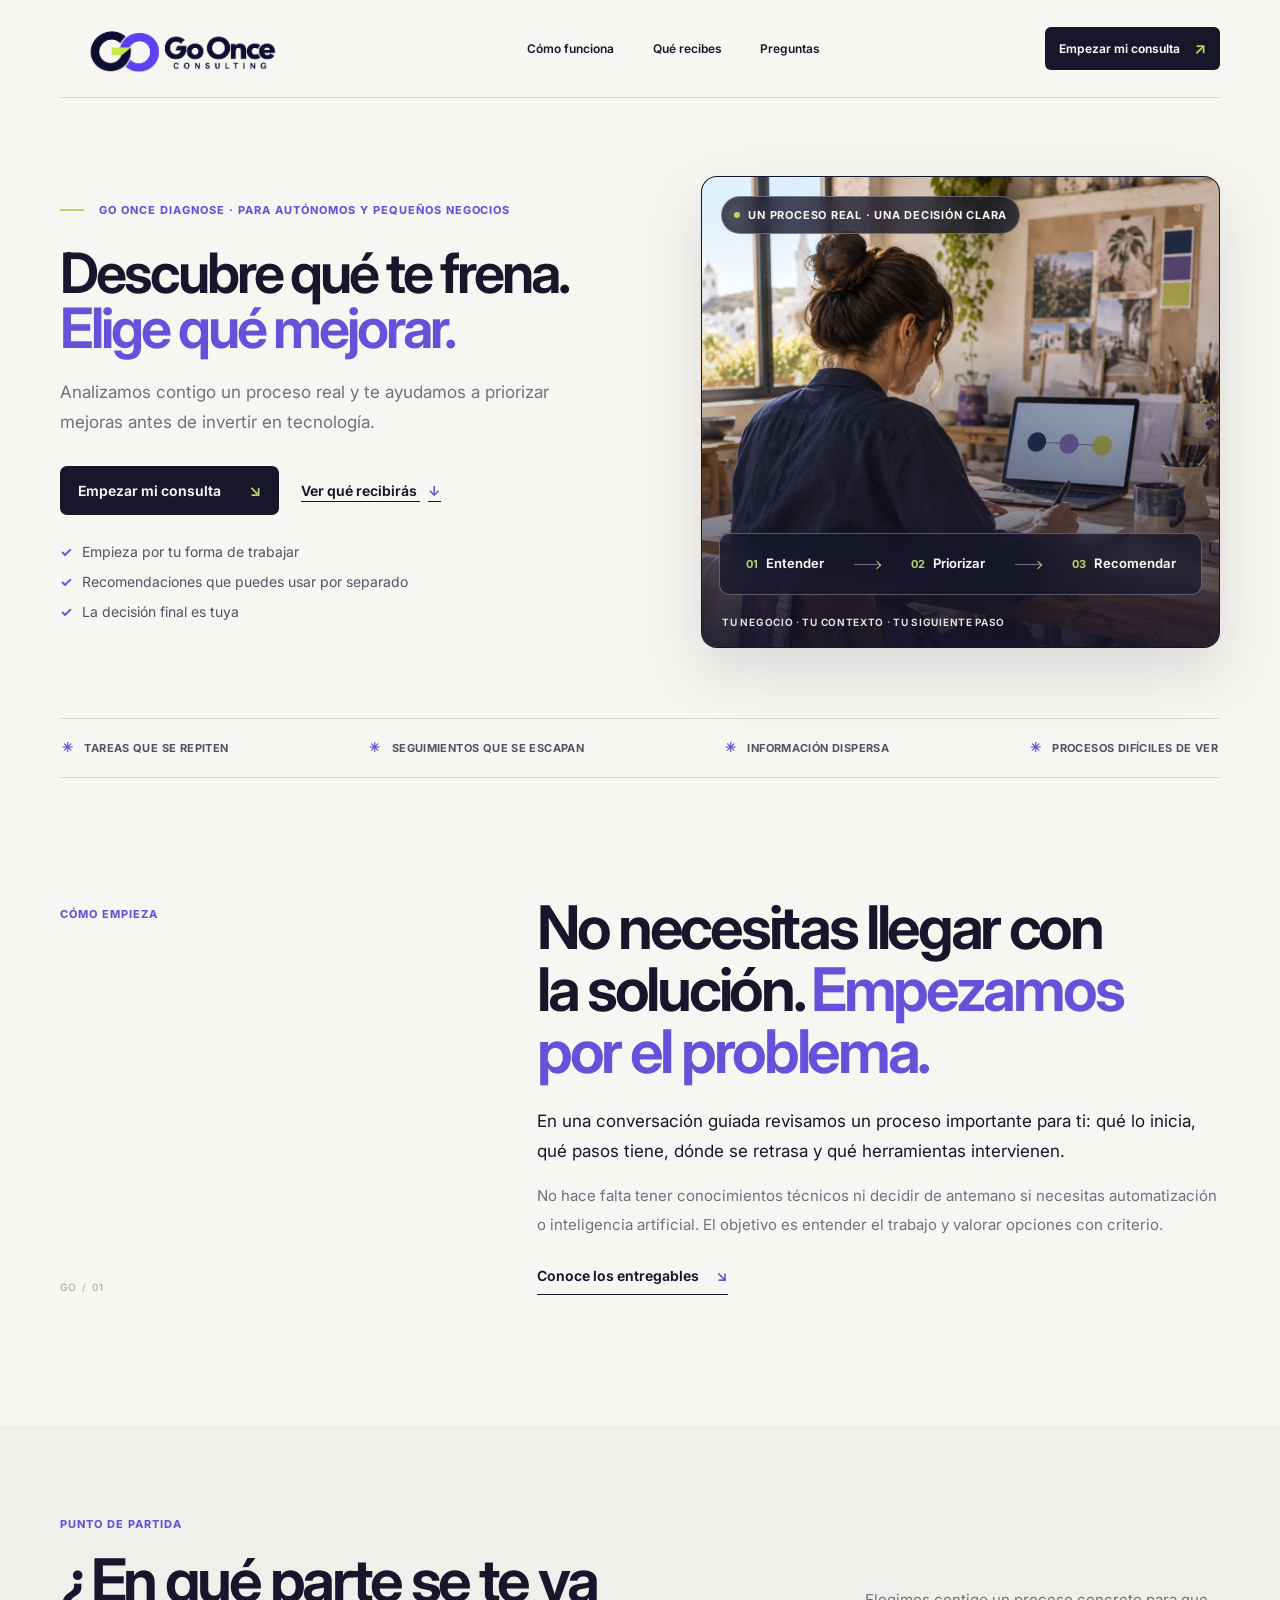
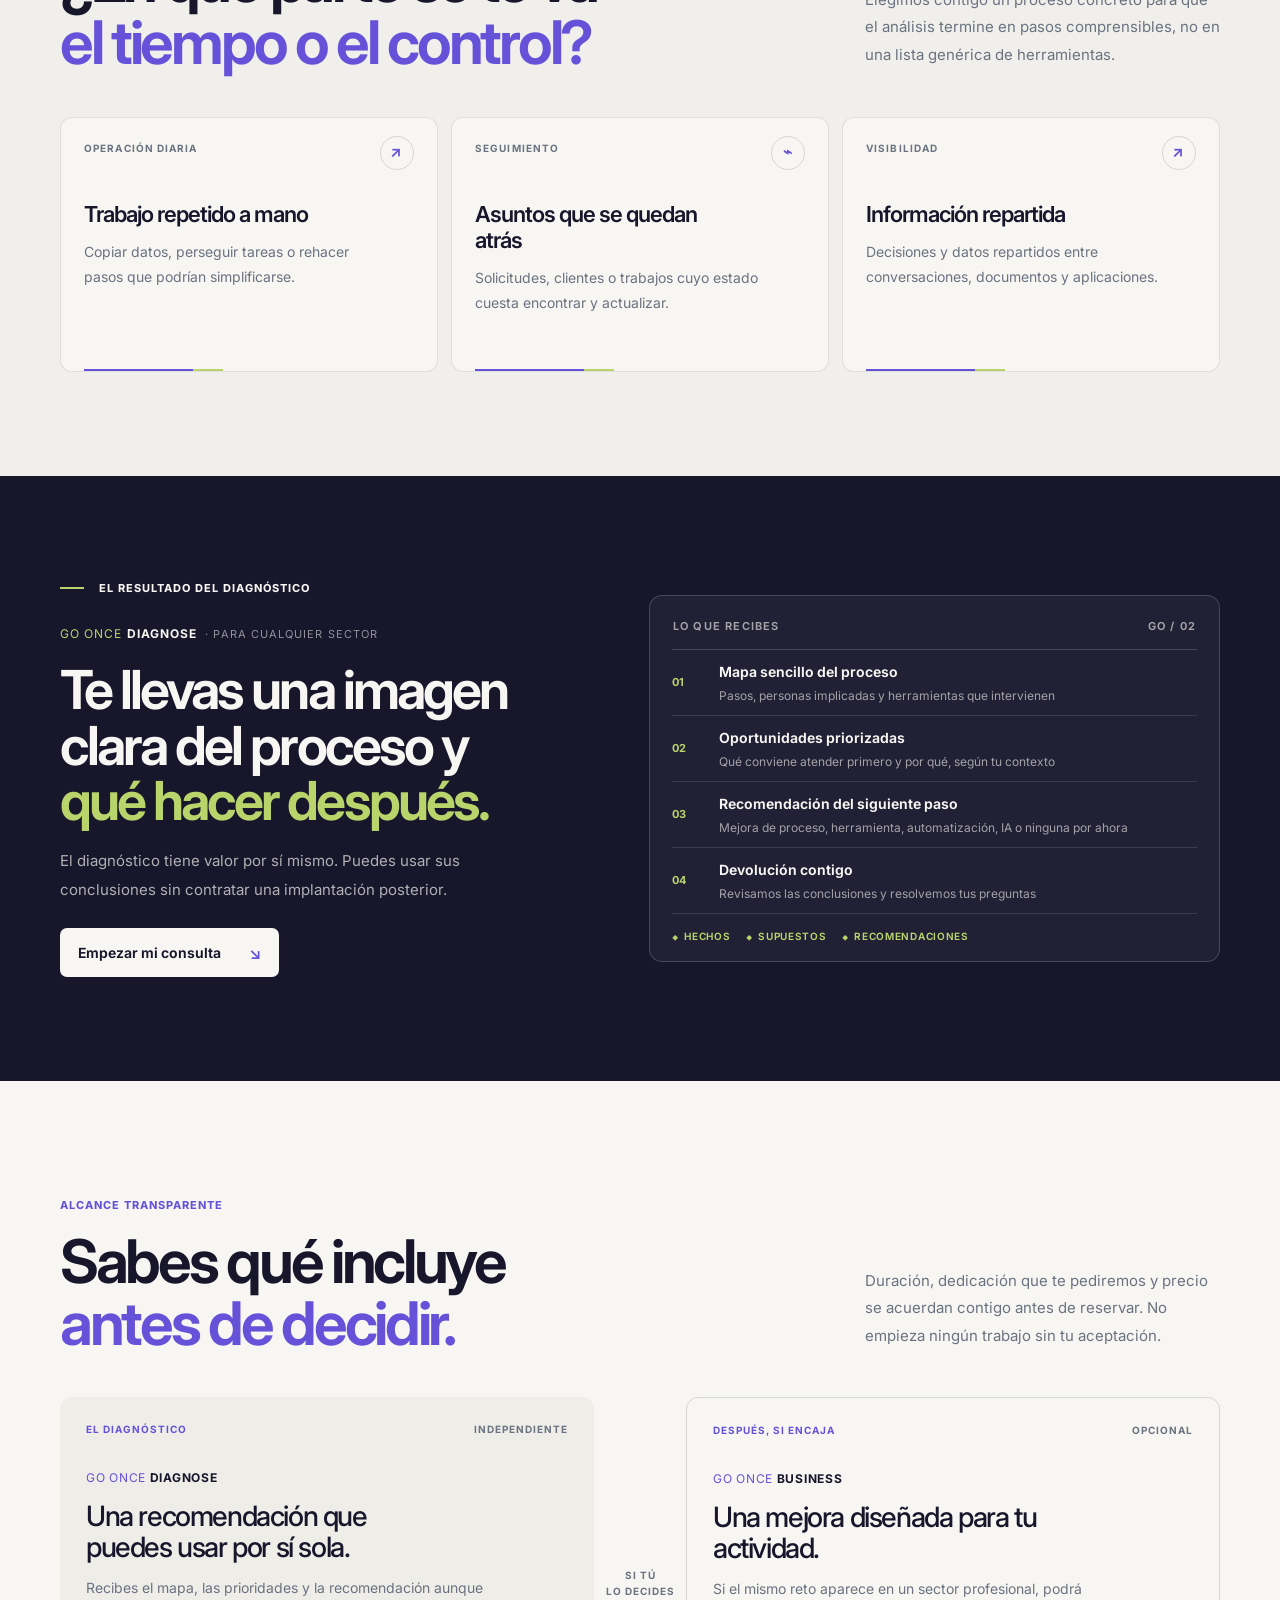
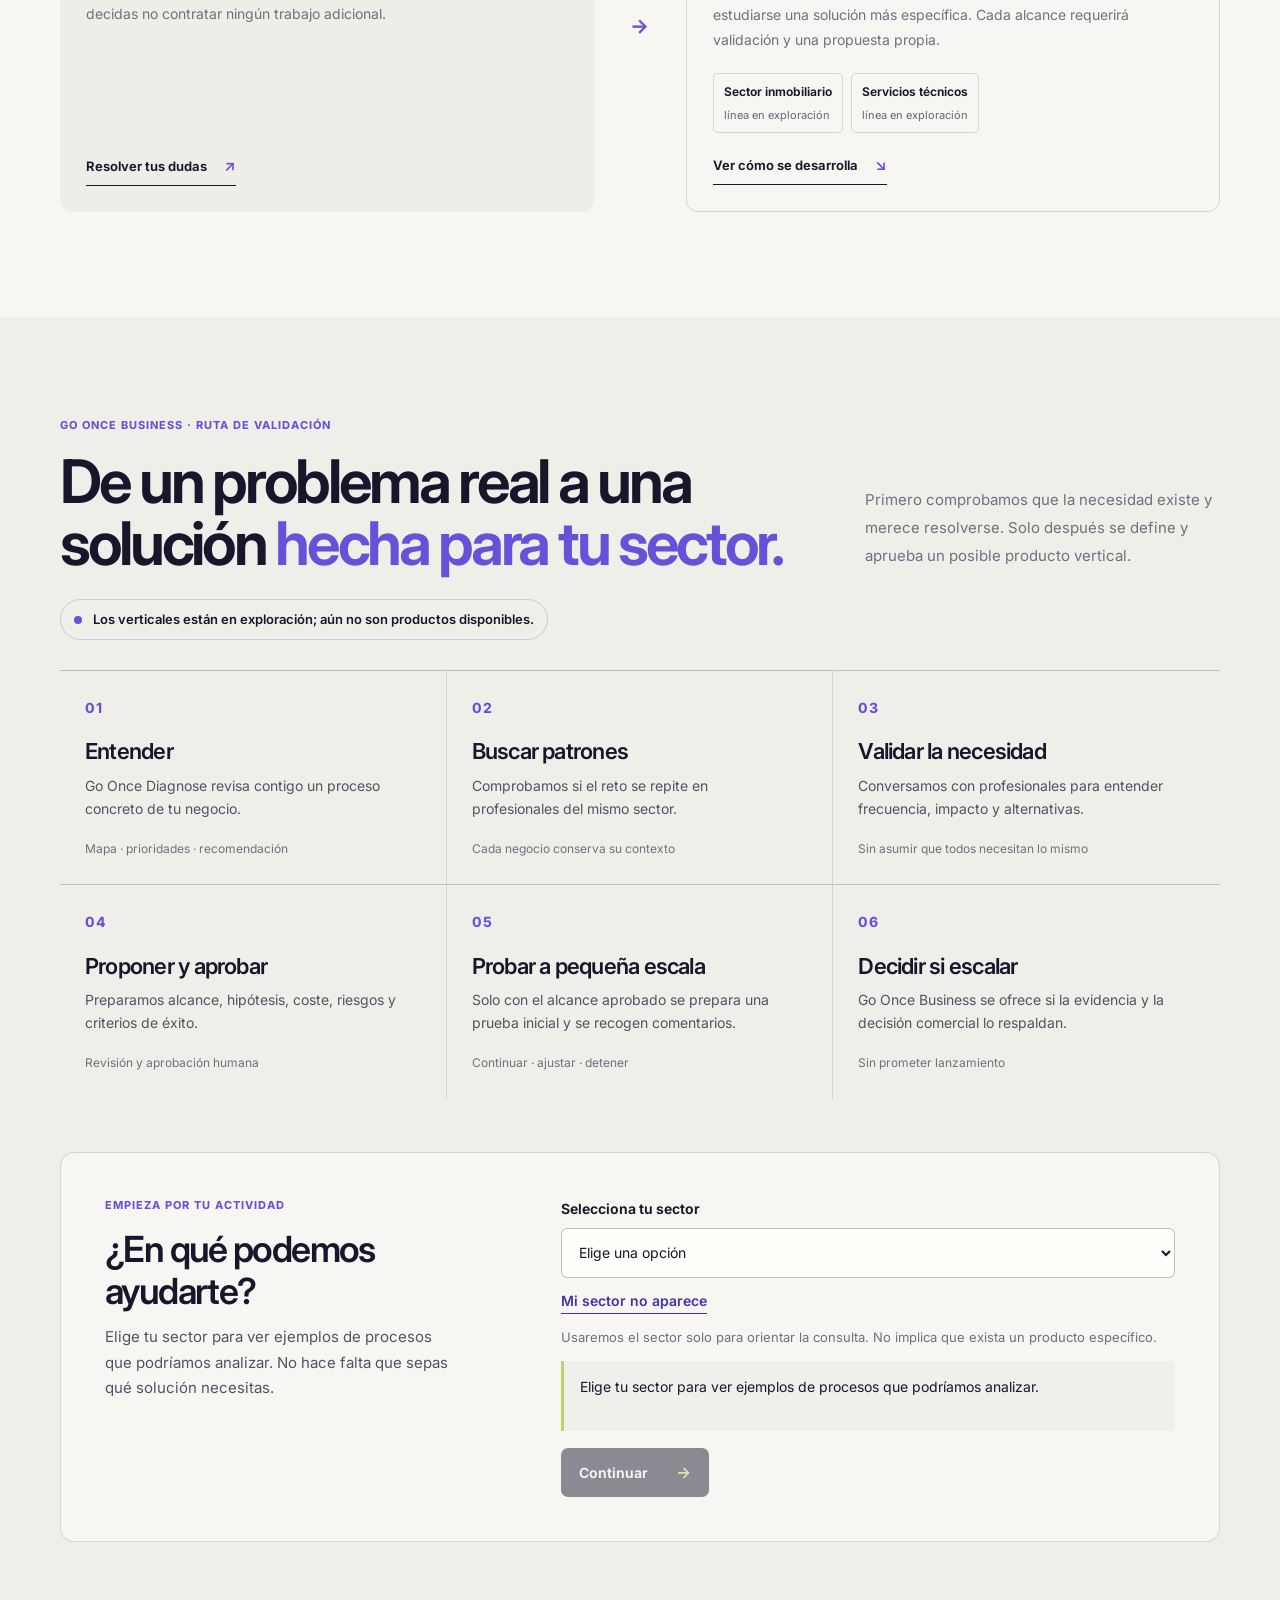
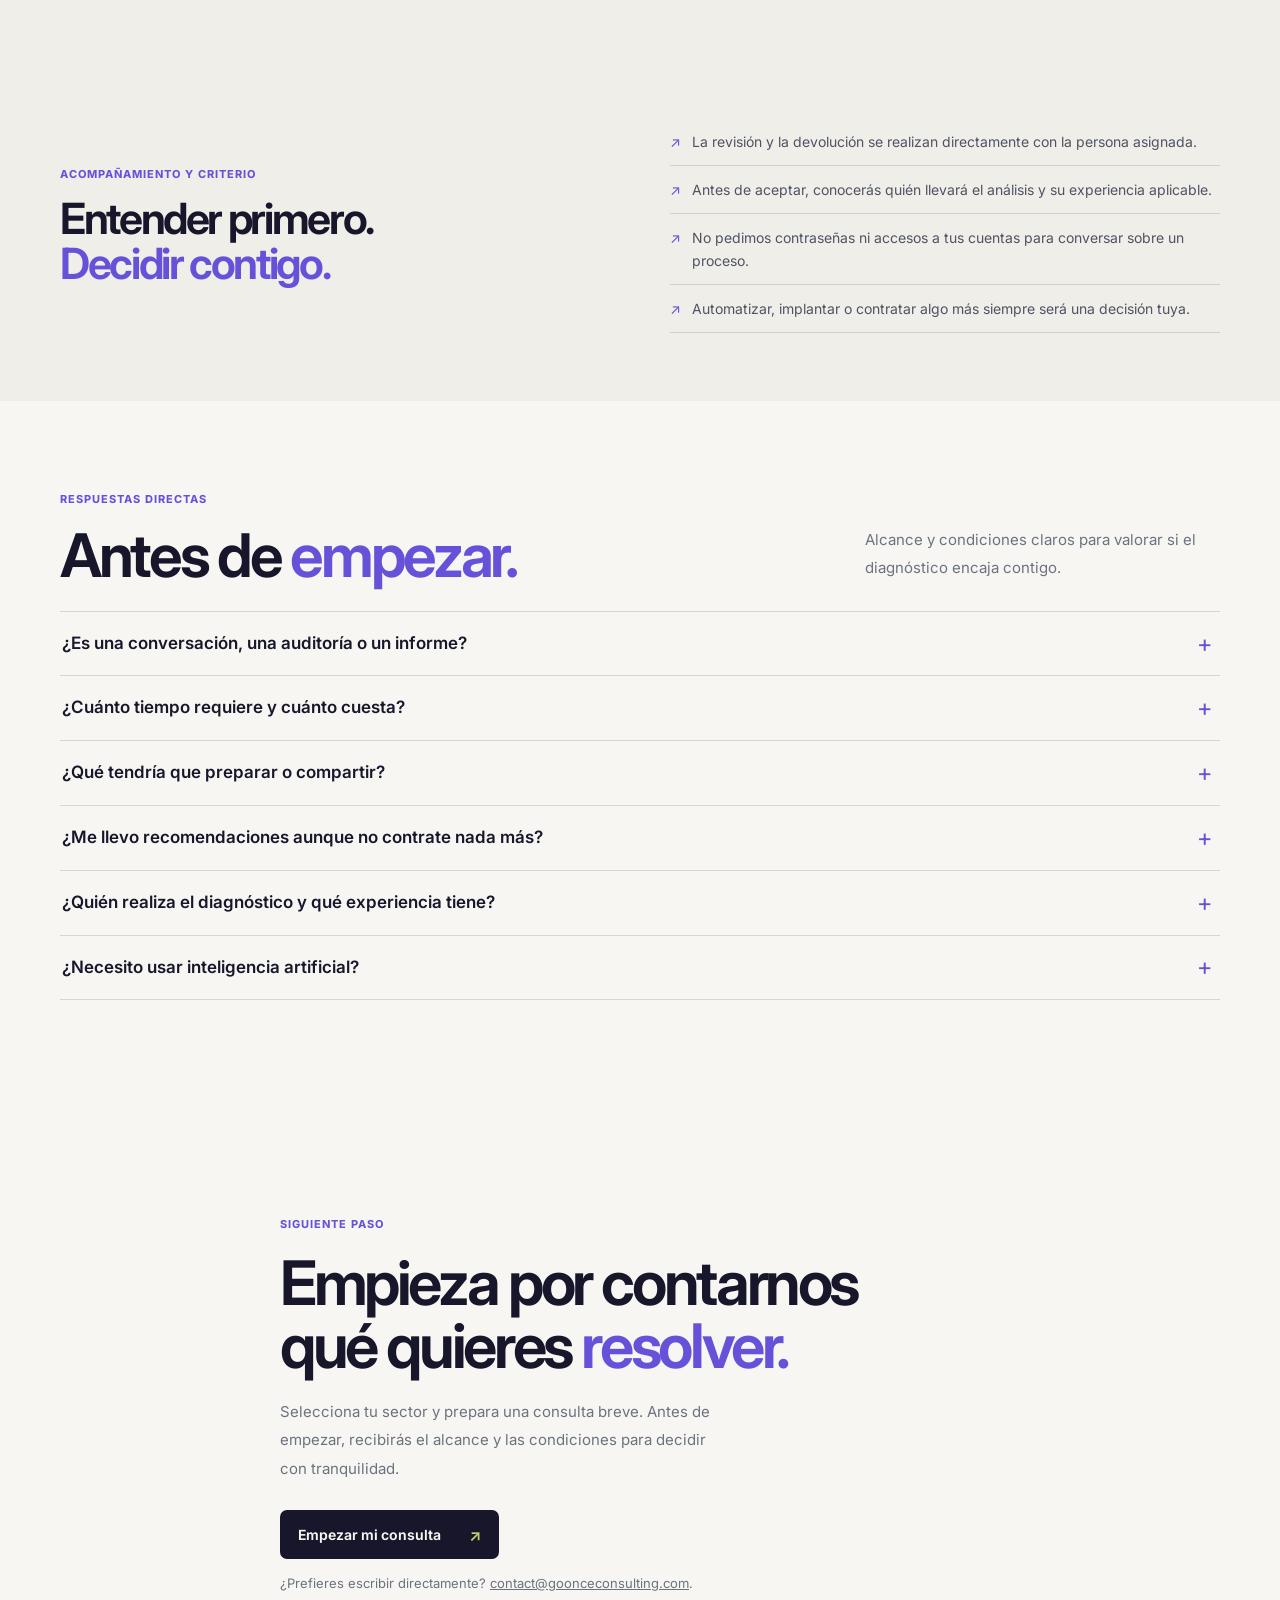
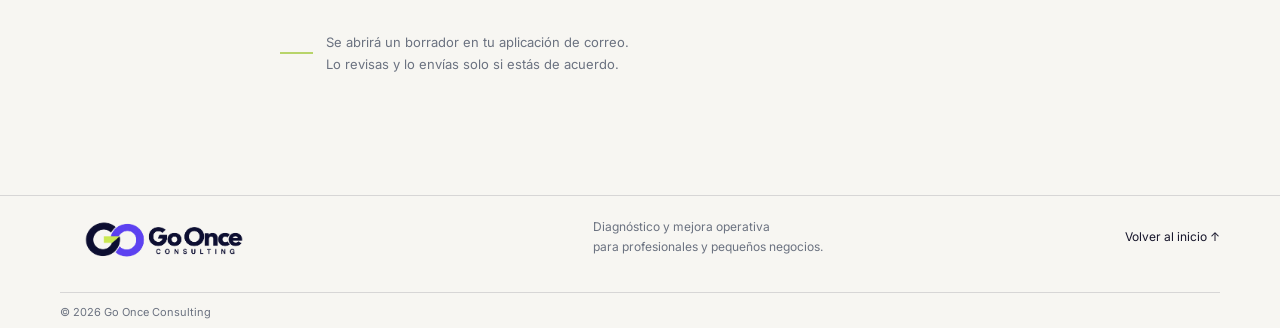
==== prototypes/landing/index.html @ 97cf3f36 "Document Go Once diagnosis and agent workflow" ====
<!doctype html>
<html lang="es-ES">
<head>
  <meta charset="utf-8">
  <meta name="viewport" content="width=device-width, initial-scale=1">
  <meta name="theme-color" content="#f7f6f2">
  <meta name="description" content="Go Once Diagnose ayuda a autónomos y pequeños negocios a entender sus procesos, priorizar mejoras y decidir el siguiente paso.">
  <title>Go Once Consulting — Diagnóstico práctico para tu negocio</title>
  <link rel="preload" href="./assets/fonts/Inter-Variable.ttf" as="font" type="font/ttf" crossorigin>
  <link rel="stylesheet" href="./styles.css">
</head>
<body>
  <a class="skip-link" href="#contenido">Saltar al contenido</a>
  <header class="site-header" id="inicio">
    <a class="brand" href="#inicio" aria-label="Go Once Consulting, inicio"><img class="brand-logo" src="./assets/go-once-consulting-logo.png" alt="Go Once Consulting" width="205" height="46"></a>
    <nav aria-label="Navegación principal">
      <a href="#proceso">Cómo funciona</a>
      <a href="#entregables">Qué recibes</a>
      <a href="#preguntas">Preguntas</a>
    </nav>
    <a class="header-cta" href="#sector-explorer">Empezar mi consulta <span aria-hidden="true">↗</span></a>
  </header>

  <main id="contenido">
    <section class="hero wrap" aria-labelledby="hero-title">
      <div class="hero-copy">
        <p class="eyebrow"><span class="eyebrow-rule"></span> GO ONCE DIAGNOSE · PARA AUTÓNOMOS Y PEQUEÑOS NEGOCIOS</p>
        <h1 id="hero-title">Descubre qué te frena. <em>Elige qué mejorar.</em></h1>
        <p class="hero-intro">Analizamos contigo un proceso real y te ayudamos a priorizar mejoras antes de invertir en tecnología.</p>
        <div class="hero-actions">
          <a class="button button-dark" href="#sector-explorer">Empezar mi consulta <span aria-hidden="true">↘</span></a>
          <a class="text-link" href="#entregables">Ver qué recibirás <span aria-hidden="true">↓</span></a>
        </div>
        <ul class="hero-assurances" aria-label="Principios del diagnóstico">
          <li>Empieza por tu forma de trabajar</li>
          <li>Recomendaciones que puedes usar por separado</li>
          <li>La decisión final es tuya</li>
        </ul>
      </div>

      <figure class="hero-visual">
        <img src="./assets/hero-owner-workflow.png" alt="Profesional independiente revisando su proceso de trabajo y sus prioridades" width="1024" height="1024" fetchpriority="high">
        <div class="visual-shade" aria-hidden="true"></div>
        <figcaption class="visual-label"><span class="visual-label-dot"></span> UN PROCESO REAL · UNA DECISIÓN CLARA</figcaption>
        <div class="visual-process" aria-label="El diagnóstico recorre tres pasos: entender, priorizar y recomendar">
          <span><b>01</b> Entender</span><i aria-hidden="true"></i><span><b>02</b> Priorizar</span><i aria-hidden="true"></i><span><b>03</b> Recomendar</span>
        </div>
        <p class="visual-caption">TU NEGOCIO <span>·</span> TU CONTEXTO <span>·</span> TU SIGUIENTE PASO</p>
      </figure>
    </section>

    <div class="topic-band wrap" aria-label="Áreas que puede revisar el diagnóstico">
      <span><i aria-hidden="true">✳</i> Tareas que se repiten</span>
      <span><i aria-hidden="true">✳</i> Seguimientos que se escapan</span>
      <span><i aria-hidden="true">✳</i> Información dispersa</span>
      <span><i aria-hidden="true">✳</i> Procesos difíciles de ver</span>
    </div>

    <section class="purpose-section wrap section-grid" id="proceso">
      <div class="section-label"><span class="eyebrow">CÓMO EMPIEZA</span><span class="label-index">GO / 01</span></div>
      <div class="purpose-copy">
        <h2>No necesitas llegar con la solución. <em>Empezamos por el problema.</em></h2>
        <p class="lead">En una conversación guiada revisamos un proceso importante para ti: qué lo inicia, qué pasos tiene, dónde se retrasa y qué herramientas intervienen.</p>
        <p>No hace falta tener conocimientos técnicos ni decidir de antemano si necesitas automatización o inteligencia artificial. El objetivo es entender el trabajo y valorar opciones con criterio.</p>
        <a class="under-link" href="#entregables">Conoce los entregables <span aria-hidden="true">↘</span></a>
      </div>
    </section>

    <section class="help-section" aria-labelledby="pain-title">
      <div class="wrap">
        <div class="section-heading-row"><div><p class="eyebrow">PUNTO DE PARTIDA</p><h2 id="pain-title">¿En qué parte se te va <em>el tiempo o el control?</em></h2></div><p class="section-heading-note">Elegimos contigo un proceso concreto para que el análisis termine en pasos comprensibles, no en una lista genérica de herramientas.</p></div>
        <div class="help-grid">
          <article class="help-card"><div class="help-card-top"><span>OPERACIÓN DIARIA</span><span class="help-symbol" aria-hidden="true">↗</span></div><h3>Trabajo repetido a mano</h3><p>Copiar datos, perseguir tareas o rehacer pasos que podrían simplificarse.</p><span class="card-line" aria-hidden="true"></span></article>
          <article class="help-card"><div class="help-card-top"><span>SEGUIMIENTO</span><span class="help-symbol" aria-hidden="true">⌁</span></div><h3>Asuntos que se quedan atrás</h3><p>Solicitudes, clientes o trabajos cuyo estado cuesta encontrar y actualizar.</p><span class="card-line" aria-hidden="true"></span></article>
          <article class="help-card"><div class="help-card-top"><span>VISIBILIDAD</span><span class="help-symbol" aria-hidden="true">↗</span></div><h3>Información repartida</h3><p>Decisiones y datos repartidos entre conversaciones, documentos y aplicaciones.</p><span class="card-line" aria-hidden="true"></span></article>
        </div>
      </div>
    </section>

    <section class="diagnose-section" id="entregables" aria-labelledby="deliverables-title">
      <div class="wrap diagnose-wrap">
        <div class="diagnose-intro"><p class="eyebrow eyebrow-light"><span class="eyebrow-rule"></span> EL RESULTADO DEL DIAGNÓSTICO</p><p class="product-name">GO ONCE <b>DIAGNOSE</b><span>· PARA CUALQUIER SECTOR</span></p><h2 id="deliverables-title">Te llevas una imagen clara del proceso y <em>qué hacer después.</em></h2><p>El diagnóstico tiene valor por sí mismo. Puedes usar sus conclusiones sin contratar una implantación posterior.</p><a class="button button-light" href="#sector-explorer">Empezar mi consulta <span aria-hidden="true">↘</span></a></div>
        <div class="diagnose-output">
          <div class="output-top"><span>LO QUE RECIBES</span><span>GO / 02</span></div>
          <ol>
            <li><span>01</span><div><b>Mapa sencillo del proceso</b><small>Pasos, personas implicadas y herramientas que intervienen</small></div></li>
            <li><span>02</span><div><b>Oportunidades priorizadas</b><small>Qué conviene atender primero y por qué, según tu contexto</small></div></li>
            <li><span>03</span><div><b>Recomendación del siguiente paso</b><small>Mejora de proceso, herramienta, automatización, IA o ninguna por ahora</small></div></li>
            <li><span>04</span><div><b>Devolución contigo</b><small>Revisamos las conclusiones y resolvemos tus preguntas</small></div></li>
          </ol>
          <p class="output-foot"><span>HECHOS</span><span>SUPUESTOS</span><span>RECOMENDACIONES</span></p>
        </div>
      </div>
    </section>

    <section class="solutions-section wrap" aria-labelledby="scope-title">
      <div class="section-heading-row"><div><p class="eyebrow">ALCANCE TRANSPARENTE</p><h2 id="scope-title">Sabes qué incluye <em>antes de decidir.</em></h2></div><p class="section-heading-note">Duración, dedicación que te pediremos y precio se acuerdan contigo antes de reservar. No empieza ningún trabajo sin tu aceptación.</p></div>
      <div class="solution-path">
        <article class="solution-card solution-diagnose"><div class="solution-top"><span>EL DIAGNÓSTICO</span><span>INDEPENDIENTE</span></div><p class="solution-brand">GO ONCE <b>DIAGNOSE</b></p><h3>Una recomendación que puedes usar por sí sola.</h3><p>Recibes el mapa, las prioridades y la recomendación aunque decidas no contratar ningún trabajo adicional.</p><a class="under-link" href="#preguntas">Resolver tus dudas <span aria-hidden="true">↗</span></a></article>
        <div class="solution-bridge" aria-hidden="true"><span>SI TÚ<br>LO DECIDES</span><i>→</i></div>
        <article class="solution-card solution-business"><div class="solution-top"><span>DESPUÉS, SI ENCAJA</span><span>OPCIONAL</span></div><p class="solution-brand">GO ONCE <b>BUSINESS</b></p><h3>Una mejora diseñada para tu actividad.</h3><p>Si el mismo reto aparece en un sector profesional, podrá estudiarse una solución más específica. Cada alcance requerirá validación y una propuesta propia.</p><div class="sector-tags"><span>Sector inmobiliario <small>línea en exploración</small></span><span>Servicios técnicos <small>línea en exploración</small></span></div><a class="under-link" href="#business-flow">Ver cómo se desarrolla <span aria-hidden="true">↘</span></a></article>
      </div>
    </section>

    <section class="business-flow-section" id="business-flow" aria-labelledby="business-flow-title">
      <div class="wrap">
        <div class="section-heading-row"><div><p class="eyebrow">GO ONCE BUSINESS · RUTA DE VALIDACIÓN</p><h2 id="business-flow-title">De un problema real a una solución <em>hecha para tu sector.</em></h2></div><p class="section-heading-note">Primero comprobamos que la necesidad existe y merece resolverse. Solo después se define y aprueba un posible producto vertical.</p></div>
        <p class="business-status"><span aria-hidden="true"></span> Los verticales están en exploración; aún no son productos disponibles.</p>
        <ol class="business-stages" aria-label="Etapas para desarrollar un posible Go Once Business">
          <li><span class="stage-number">01</span><h3>Entender</h3><p>Go Once Diagnose revisa contigo un proceso concreto de tu negocio.</p><small>Mapa · prioridades · recomendación</small></li>
          <li><span class="stage-number">02</span><h3>Buscar patrones</h3><p>Comprobamos si el reto se repite en profesionales del mismo sector.</p><small>Cada negocio conserva su contexto</small></li>
          <li><span class="stage-number">03</span><h3>Validar la necesidad</h3><p>Conversamos con profesionales para entender frecuencia, impacto y alternativas.</p><small>Sin asumir que todos necesitan lo mismo</small></li>
          <li><span class="stage-number">04</span><h3>Proponer y aprobar</h3><p>Preparamos alcance, hipótesis, coste, riesgos y criterios de éxito.</p><small>Revisión y aprobación humana</small></li>
          <li><span class="stage-number">05</span><h3>Probar a pequeña escala</h3><p>Solo con el alcance aprobado se prepara una prueba inicial y se recogen comentarios.</p><small>Continuar · ajustar · detener</small></li>
          <li><span class="stage-number">06</span><h3>Decidir si escalar</h3><p>Go Once Business se ofrece si la evidencia y la decisión comercial lo respaldan.</p><small>Sin prometer lanzamiento</small></li>
        </ol>
        <div class="sector-explorer" id="sector-explorer" tabindex="-1">
          <div class="sector-explorer-copy"><p class="eyebrow">EMPIEZA POR TU ACTIVIDAD</p><h3>¿En qué podemos ayudarte?</h3><p>Elige tu sector para ver ejemplos de procesos que podríamos analizar. No hace falta que sepas qué solución necesitas.</p></div>
          <div class="sector-explorer-controls">
            <label class="sector-select-label" for="business-sector">Selecciona tu sector
              <select id="business-sector" name="business-sector">
                <option value="">Elige una opción</option>
                <optgroup label="Sectores iniciales para validar">
                  <option>Servicios técnicos a domicilio</option>
                  <option>Inmobiliarias y profesionales inmobiliarios</option>
                  <option>Despachos profesionales</option>
                </optgroup>
                <optgroup label="Otros sectores con potencial">
                  <option>Clínicas y centros de bienestar</option>
                  <option>Reformas, construcción y oficios</option>
                  <option>Agencias de marketing, diseño y servicios digitales</option>
                  <option>Comercio y pequeños negocios multicanal</option>
                  <option>Formación y academias</option>
                </optgroup>
              </select>
            </label>
            <button class="other-sector-toggle" id="other-sector-toggle" type="button" aria-expanded="false" aria-controls="other-sector-wrap">Mi sector no aparece</button>
            <label class="other-sector-label" id="other-sector-wrap" for="other-sector" hidden>Escribe tu sector<input id="other-sector" type="text" maxlength="80" autocomplete="organization-title" placeholder="Por ejemplo, montaje de aire acondicionado"></label>
            <p class="sector-note" id="sector-note">Usaremos el sector solo para orientar la consulta. No implica que exista un producto específico.</p>
            <div class="sector-preview" id="sector-preview" aria-live="polite" aria-atomic="true">Elige tu sector para ver ejemplos de procesos que podríamos analizar.</div>
            <button class="button button-dark sector-continue" id="sector-continue" type="button" disabled>Continuar <span aria-hidden="true">→</span></button>
            <form class="business-request-form" id="business-request-form" hidden>
              <div class="request-step-heading"><span>SIGUIENTE PASO</span><h4>Cuéntanos qué te gustaría mejorar</h4><p>Con una breve descripción basta. No incluyas datos de clientes ni información sensible.</p></div>
              <label for="contact-email">Tu correo electrónico<input id="contact-email" name="email" type="email" autocomplete="email" placeholder="nombre@empresa.es" required></label>
              <label for="process-challenge">¿Qué proceso o dificultad quieres revisar?<textarea id="process-challenge" name="challenge" rows="3" maxlength="700" placeholder="Por ejemplo, coordinar avisos, visitas y presupuestos…" required></textarea></label>
              <button class="button button-dark" type="submit">Preparar mi consulta <span aria-hidden="true">↗</span></button>
              <p class="form-note" id="business-form-note">Se abrirá un borrador en tu aplicación de correo. Revísalo y envíalo tú; esta página no almacena ni envía tus datos.</p>
            </form>
            <noscript><p class="form-note">Para escribirnos, envía tu consulta a <a href="mailto:contact@goonceconsulting.com">contact@goonceconsulting.com</a>.</p></noscript>
          </div>
        </div>
      </div>
    </section>

    <section class="principles-section"><div class="wrap principles-inner"><div><p class="eyebrow">ACOMPAÑAMIENTO Y CRITERIO</p><h2>Entender primero.<br><em>Decidir contigo.</em></h2></div><ul><li>La revisión y la devolución se realizan directamente con la persona asignada.</li><li>Antes de aceptar, conocerás quién llevará el análisis y su experiencia aplicable.</li><li>No pedimos contraseñas ni accesos a tus cuentas para conversar sobre un proceso.</li><li>Automatizar, implantar o contratar algo más siempre será una decisión tuya.</li></ul></div></section>

    <section class="faq-section wrap" id="preguntas" aria-labelledby="faq-title">
      <div class="section-heading-row"><div><p class="eyebrow">RESPUESTAS DIRECTAS</p><h2 id="faq-title">Antes de <em>empezar.</em></h2></div><p class="section-heading-note">Alcance y condiciones claros para valorar si el diagnóstico encaja contigo.</p></div>
      <div class="faq-list">
        <details><summary>¿Es una conversación, una auditoría o un informe?</summary><p>Es una revisión guiada de un proceso concreto, seguida de un mapa sencillo, una priorización de oportunidades y una recomendación escrita del siguiente paso. No es una auditoría legal, financiera ni de seguridad.</p></details>
        <details><summary>¿Cuánto tiempo requiere y cuánto cuesta?</summary><p>Antes de reservar recibirás el alcance, la dedicación estimada para ti, el plazo de entrega y un precio cerrado. Decides si aceptas; no empezamos sin tu conformidad.</p></details>
        <details><summary>¿Qué tendría que preparar o compartir?</summary><p>Solo una descripción del proceso que quieras revisar y ejemplos generales de cómo se desarrolla. No compartas contraseñas, datos de clientes ni información sensible; te indicaremos si hace falta algún material adicional.</p></details>
        <details><summary>¿Me llevo recomendaciones aunque no contrate nada más?</summary><p>Sí. El mapa del proceso, las prioridades y la recomendación forman el resultado del diagnóstico. Cualquier diseño o implantación posterior se plantea aparte y solo si tú quieres.</p></details>
        <details><summary>¿Quién realiza el diagnóstico y qué experiencia tiene?</summary><p>Antes de aceptar, recibirás el nombre de quien llevará el análisis y una descripción verificable de su experiencia relevante para tu caso. Así podrás decidir con esa información.</p></details>
        <details><summary>¿Necesito usar inteligencia artificial?</summary><p>No. Puede que la mejor opción sea aclarar un proceso, ajustar una herramienta que ya utilizas o no cambiar nada por ahora.</p></details>
      </div>
    </section>

    <section class="contact-section wrap" id="solicitud" aria-labelledby="request-title">
      <div class="contact-copy"><p class="eyebrow">SIGUIENTE PASO</p><h2 id="request-title">Empieza por contarnos qué quieres <em>resolver.</em></h2><p>Selecciona tu sector y prepara una consulta breve. Antes de empezar, recibirás el alcance y las condiciones para decidir con tranquilidad.</p><a class="button button-dark email-cta" href="#sector-explorer">Empezar mi consulta <span aria-hidden="true">↗</span></a><p class="email-address">¿Prefieres escribir directamente? <a href="mailto:contact@goonceconsulting.com">contact@goonceconsulting.com</a>.</p><div class="contact-annotation"><span aria-hidden="true"></span><p>Se abrirá un borrador en tu aplicación de correo.<br>Lo revisas y lo envías solo si estás de acuerdo.</p></div></div>
    </section>
  </main>

  <footer class="site-footer"><div class="wrap footer-inner"><a class="brand" href="#inicio" aria-label="Go Once Consulting, volver al inicio"><img class="brand-logo" src="./assets/go-once-consulting-logo.png" alt="Go Once Consulting" width="205" height="46"></a><p>Diagnóstico y mejora operativa<br>para profesionales y pequeños negocios.</p><a class="footer-top" href="#inicio">Volver al inicio ↑</a><small>© 2026 Go Once Consulting</small></div></footer>
  <script src="./script.js"></script>
</body>
</html>
---- prototypes/landing/styles.css ----
:root {
  color-scheme: light;
  --navy: #17162b;
  --violet: #6652d9;
  --lime: #b8d46a;
  --warm: #f7f6f2;
  --muted: #6b7280;
  --line: rgba(23, 22, 43, .14);
  --heading: "Inter", "Segoe UI", Arial, sans-serif;
  --body: "Inter", "Segoe UI", Arial, sans-serif;
}

@font-face { font-family: "Inter"; src: url("./assets/fonts/Inter-Variable.ttf") format("truetype"); font-style: normal; font-weight: 100 900; font-display: swap; }

* { box-sizing: border-box; }
html { scroll-behavior: smooth; scroll-padding-top: 28px; }
body { margin: 0; background: var(--warm); color: var(--navy); font-family: var(--body); -webkit-font-smoothing: antialiased; }
a { color: inherit; }
a:focus-visible, button:focus-visible, input:focus-visible, textarea:focus-visible { outline: 3px solid var(--violet); outline-offset: 4px; }
.wrap { width: min(1160px, calc(100% - 64px)); margin-inline: auto; }
.skip-link { position: absolute; z-index: 20; top: 12px; left: 12px; padding: 12px 16px; background: var(--navy); color: var(--warm); transform: translateY(-160%); }
.skip-link:focus { transform: none; }

.site-header { width: min(1160px, calc(100% - 64px)); min-height: 98px; margin: 0 auto; display: flex; align-items: center; justify-content: space-between; gap: 30px; border-bottom: 1px solid var(--line); }
.brand { display: inline-flex; align-items: center; flex: 0 0 auto; text-decoration: none; }
.brand-logo { display: block; width: 242px; height: auto; }
.site-header nav { display: flex; align-items: center; gap: clamp(18px, 3vw, 42px); }
.site-header nav a, .site-status { font-size: 12px; font-weight: 600; text-decoration: none; }
.header-cta { min-height: 43px; padding: 0 14px; display: inline-flex; align-items: center; gap: 14px; border-radius: 6px; background: var(--navy); color: var(--warm); font-size: 12px; font-weight: 650; text-decoration: none; transition: background .2s ease; }
.header-cta:hover { background: var(--violet); }
.header-cta span { color: var(--lime); font-size: 16px; }
.site-header nav a { transition: color .2s ease; }
.site-header nav a:hover, .footer-top:hover { color: var(--violet); }
.site-status { display: inline-flex; align-items: center; gap: 9px; padding: 10px 14px; border: 1px solid var(--line); border-radius: 999px; white-space: nowrap; }
.site-status > span, .status-dot, .form-status > span { width: 8px; height: 8px; border-radius: 50%; background: var(--violet); box-shadow: 0 0 0 4px rgba(102,82,217,.1); }

.hero { min-height: 605px; padding-block: 78px 70px; display: grid; grid-template-columns: minmax(0, 1fr) minmax(410px, .94fr); align-items: center; gap: clamp(48px, 7vw, 94px); }
.hero-copy { padding-block: 14px; }
.eyebrow { margin: 0; color: var(--violet); font-size: 11px; font-weight: 750; letter-spacing: .12em; line-height: 1.6; }
.eyebrow-rule { display: inline-block; width: 24px; height: 2px; margin: 0 11px 3px 0; background: var(--lime); }
h1, h2, h3, p { margin-top: 0; }
h1, .purpose-copy h2, .section-heading-row h2, .diagnose-intro h2, .contact-copy h2, .principles-inner h2 { font-family: var(--heading); font-weight: 650; letter-spacing: -.055em; text-wrap: balance; }
h1 { max-width: 570px; margin: 25px 0 23px; font-size: clamp(51px, 5.2vw, 76px); line-height: .99; }
h1 em, .purpose-copy h2 em, .section-heading-row h2 em, .diagnose-intro h2 em, .contact-copy h2 em, .principles-inner h2 em { color: var(--violet); font-weight: 650; font-style: normal; }
.hero-intro { max-width: 510px; margin-bottom: 28px; color: var(--muted); font-size: 17px; line-height: 1.75; }
.hero-actions { display: flex; flex-wrap: wrap; align-items: center; gap: 22px; }
.button { min-height: 49px; padding: 0 18px; display: inline-flex; align-items: center; justify-content: center; gap: 28px; border: 0; border-radius: 7px; font: 650 13px var(--body); text-decoration: none; cursor: pointer; transition: transform .2s ease, background .2s ease; }
.button:hover { transform: translateY(-2px); }
.button-dark { background: var(--navy); color: var(--warm); }
.button-dark:hover { background: var(--violet); }
.button span { color: var(--lime); font-size: 16px; }
.text-link, .under-link { font-size: 13px; font-weight: 650; text-underline-offset: 5px; text-decoration-thickness: 1px; }
.text-link span { margin-left: 8px; color: var(--violet); }
.hero-assurances { margin: 26px 0 0; padding: 0; display: grid; gap: 9px; list-style: none; color: #505363; font-size: 13px; line-height: 1.5; }
.hero-assurances li::before { margin-right: 10px; color: var(--violet); content: "✓"; font-weight: 700; }
.status-dot { width: 7px; height: 7px; flex: 0 0 auto; box-shadow: none; background: var(--lime); }

.hero-visual { position: relative; min-height: 472px; margin: 0; overflow: hidden; isolation: isolate; border: 1px solid rgba(23,22,43,.12); border-radius: 16px; background: var(--navy); box-shadow: 0 24px 60px rgba(23,22,43,.13); }
.hero-visual > img { position: absolute; z-index: -2; inset: 0; width: 100%; height: 100%; object-fit: cover; object-position: 48% center; transition: transform .85s cubic-bezier(.2,.65,.3,1); }
.hero-visual:hover > img { transform: scale(1.035); }
.visual-shade { position: absolute; z-index: -1; inset: 35% 0 0; background: linear-gradient(180deg, transparent 0%, rgba(23,22,43,.2) 22%, rgba(23,22,43,.88) 100%); }
.visual-label { position: absolute; top: 19px; left: 19px; padding: 9px 12px; display: inline-flex; align-items: center; gap: 8px; border: 1px solid rgba(247,246,242,.33); border-radius: 999px; background: rgba(23,22,43,.78); color: var(--warm); font-size: 10px; font-weight: 700; letter-spacing: .07em; backdrop-filter: blur(10px); }
.visual-label-dot { width: 6px; height: 6px; border-radius: 50%; background: var(--lime); box-shadow: 0 0 12px rgba(184,212,106,.8); }
.visual-process { position: absolute; right: 17px; bottom: 52px; left: 17px; min-height: 62px; padding: 12px 14px; display: flex; align-items: center; justify-content: space-around; gap: 8px; border: 1px solid rgba(247,246,242,.29); border-radius: 10px; background: rgba(23,22,43,.73); color: var(--warm); backdrop-filter: blur(12px); }
.visual-process span { display: inline-flex; align-items: center; gap: 8px; font-size: 12px; font-weight: 650; white-space: nowrap; animation: process-arrive .6s ease-out both; }
.visual-process span:nth-of-type(2) { animation-delay: .16s; }.visual-process span:nth-of-type(3) { animation-delay: .32s; }
.visual-process b { color: var(--lime); font: 700 11px var(--heading); }
.visual-process i { width: clamp(12px, 2vw, 32px); height: 1px; position: relative; background: rgba(247,246,242,.42); }
.visual-process i::after { position: absolute; top: -2px; right: 0; width: 5px; height: 5px; border-top: 1px solid var(--lime); border-right: 1px solid var(--lime); content: ""; transform: rotate(45deg); }
.visual-caption { position: absolute; right: 20px; bottom: 17px; left: 20px; margin: 0; color: rgba(247,246,242,.92); font-size: 10px; font-weight: 650; letter-spacing: .07em; }
.visual-caption span { color: var(--lime); }
@keyframes process-arrive { from { opacity: 0; transform: translateY(7px); } to { opacity: 1; transform: translateY(0); } }

.topic-band { min-height: 60px; padding: 0 2px; display: flex; align-items: center; justify-content: space-between; gap: 20px; border-top: 1px solid var(--line); border-bottom: 1px solid var(--line); }
.topic-band span { display: inline-flex; align-items: center; gap: 11px; color: #505363; font-size: 9px; font-weight: 700; letter-spacing: .07em; text-transform: uppercase; white-space: nowrap; }
.topic-band i { color: var(--violet); font-size: 13px; font-style: normal; }

.section-grid { display: grid; grid-template-columns: .72fr 1.28fr; gap: 8%; }
.purpose-section { padding-block: 128px 130px; }
.section-label { display: flex; flex-direction: column; align-items: flex-start; justify-content: space-between; }
.label-index { color: rgba(23,22,43,.38); font-size: 8px; letter-spacing: .14em; }
.purpose-copy { max-width: 750px; }
.purpose-copy h2, .section-heading-row h2, .diagnose-intro h2, .contact-copy h2, .principles-inner h2 { margin: -9px 0 24px; font-size: clamp(43px, 4.7vw, 64px); line-height: 1.03; }
.purpose-copy .lead { max-width: 700px; margin-bottom: 16px; color: var(--navy); font-size: 16px; line-height: 1.75; }
.purpose-copy > p:not(.lead) { max-width: 680px; margin-bottom: 23px; color: var(--muted); font-size: 12px; line-height: 1.9; }
.under-link { display: inline-flex; align-items: center; gap: 17px; text-decoration: none; border-bottom: 1px solid var(--navy); padding-bottom: 6px; }
.under-link span { color: var(--violet); font-size: 15px; }

.help-section { padding-block: 91px 104px; background: #f0efeb; }
.section-heading-row { display: flex; align-items: end; justify-content: space-between; gap: 56px; margin-bottom: 43px; }
.section-heading-row h2 { margin: 16px 0 0; }
.section-heading-note { max-width: 355px; margin: 0 0 5px; color: var(--muted); font-size: 12px; line-height: 1.85; }
.help-grid { display: grid; grid-template-columns: repeat(3, 1fr); gap: 13px; }
.help-card { position: relative; min-height: 255px; padding: 22px 23px 24px; overflow: hidden; border: 1px solid rgba(23,22,43,.1); border-radius: 12px; background: var(--warm); }
.help-card-top { display: flex; justify-content: space-between; color: var(--muted); font-size: 8px; font-weight: 700; letter-spacing: .11em; }
.help-symbol { width: 34px; height: 34px; margin-top: -4px; display: grid; place-items: center; border: 1px solid var(--line); border-radius: 50%; color: var(--violet); font-size: 15px; }
.help-card h3 { max-width: 250px; margin: 32px 0 11px; font: 600 22px/1.18 var(--heading); letter-spacing: -.045em; }
.help-card p { max-width: 300px; margin: 0; color: var(--muted); font-size: 11px; line-height: 1.8; }
.card-line { position: absolute; right: 23px; bottom: 0; left: 23px; height: 2px; background: linear-gradient(90deg, var(--violet) 0 33%, var(--lime) 33% 42%, transparent 42%); }

.diagnose-section { padding-block: 104px; overflow: hidden; background: var(--navy); color: var(--warm); }
.diagnose-wrap { display: grid; grid-template-columns: .92fr 1.08fr; align-items: center; gap: clamp(45px, 8vw, 102px); }
.eyebrow-light { color: var(--warm); }
.product-name { margin: 27px 0 18px; color: var(--lime); font-size: 10px; letter-spacing: .09em; }
.product-name b { color: var(--warm); font-weight: 700; }
.product-name span { margin-left: 8px; color: rgba(247,246,242,.55); font-size: 8px; }
.diagnose-intro h2 { max-width: 525px; margin: 0 0 19px; font-size: clamp(42px, 4.2vw, 59px); }
.diagnose-intro h2 em { color: var(--lime); }
.diagnose-intro > p:not(.eyebrow):not(.product-name) { max-width: 465px; margin-bottom: 24px; color: rgba(247,246,242,.69); font-size: 12px; line-height: 1.9; }
.button-light { background: var(--warm); color: var(--navy); }
.button-light:hover { background: var(--lime); }
.button-light span { color: var(--violet); }
.diagnose-output { padding: 21px 22px 17px; border: 1px solid rgba(247,246,242,.18); border-radius: 13px; background: rgba(247,246,242,.045); }
.output-top { display: flex; justify-content: space-between; padding: 0 1px 14px; border-bottom: 1px solid rgba(247,246,242,.18); color: rgba(247,246,242,.62); font-size: 8px; font-weight: 650; letter-spacing: .11em; }
.diagnose-output ol { margin: 0; padding: 0; list-style: none; }
.diagnose-output li { min-height: 66px; display: grid; grid-template-columns: 36px 1fr; align-items: center; gap: 11px; border-bottom: 1px solid rgba(247,246,242,.13); }
.diagnose-output li > span { color: var(--lime); font: 700 9px var(--heading); }
.diagnose-output li b, .diagnose-output li small { display: block; }
.diagnose-output li b { margin-bottom: 4px; font-size: 10px; font-weight: 650; }
.diagnose-output li small { color: rgba(247,246,242,.61); font-size: 9px; }
.output-foot { margin: 14px 0 0; display: flex; flex-wrap: wrap; gap: 15px; color: var(--lime); font-size: 7px; font-weight: 650; letter-spacing: .07em; }
.output-foot span::before { content: "◆"; margin-right: 6px; font-size: 6px; }

.solutions-section { padding-block: 116px 105px; }
.solutions-section .section-heading-row { margin-bottom: 42px; }
.solution-path { display: grid; grid-template-columns: 1fr 92px 1fr; align-items: stretch; }
.solution-card { min-height: 310px; padding: 24px 26px 26px; display: flex; flex-direction: column; align-items: flex-start; border-radius: 12px; }
.solution-diagnose { background: #eeede8; }
.solution-business { border: 1px solid var(--line); background: transparent; }
.solution-top { width: 100%; display: flex; justify-content: space-between; color: var(--muted); font-size: 8px; font-weight: 700; letter-spacing: .1em; }
.solution-top span:first-child { color: var(--violet); }
.solution-brand { margin: 31px 0 13px; color: var(--violet); font-size: 10px; letter-spacing: .06em; }
.solution-brand b { color: var(--navy); }
.solution-card h3 { max-width: 370px; margin: 0 0 12px; font: 500 28px/1.1 var(--heading); letter-spacing: -.05em; }
.solution-card > p:not(.solution-brand) { max-width: 420px; margin: 0 0 20px; color: var(--muted); font-size: 11px; line-height: 1.85; }
.solution-card > .under-link { margin-top: auto; font-size: 10px; }
.solution-bridge { display: flex; flex-direction: column; align-items: center; justify-content: center; gap: 11px; color: var(--muted); text-align: center; font-size: 7px; font-weight: 700; letter-spacing: .1em; line-height: 1.6; }
.solution-bridge i { color: var(--violet); font-size: 20px; font-style: normal; }
.sector-tags { display: flex; flex-wrap: wrap; gap: 8px; margin-top: auto; }
.sector-tags span { padding: 8px 10px; border: 1px solid var(--line); border-radius: 5px; font-size: 9px; font-weight: 650; }
.sector-tags small { display: block; margin-top: 4px; color: var(--muted); font-size: 7px; font-weight: 450; }
.availability-note { margin: 15px 0 0; color: var(--muted); font-size: 9px; }
.availability-note span { margin-right: 7px; color: var(--violet); font-size: 7px; }

.solution-business > .under-link { margin-top: 20px; }
.business-flow-section { padding-block: 100px 108px; background: #efeee9; }
.business-flow-section .section-heading-row { margin-bottom: 24px; }
.business-status { width: fit-content; margin: 0 0 30px; padding: 9px 13px; border: 1px solid rgba(102,82,217,.25); border-radius: 999px; color: var(--navy); font-size: 13px; font-weight: 600; }
.business-status span { width: 8px; height: 8px; margin-right: 8px; display: inline-block; border-radius: 50%; background: var(--violet); }
.business-stages { margin: 0; padding: 0; display: grid; grid-template-columns: repeat(3, 1fr); list-style: none; counter-reset: stages; }
.business-stages li { min-height: 212px; position: relative; padding: 23px 25px 24px; border-top: 1px solid rgba(23,22,43,.22); border-right: 1px solid rgba(23,22,43,.12); }
.business-stages li:nth-child(3n) { border-right: 0; }
.stage-number { color: var(--violet); font-size: 14px; font-weight: 750; letter-spacing: .08em; }
.business-stages h3 { margin: 18px 0 9px; font: 600 22px/1.2 var(--heading); letter-spacing: -.035em; }
.business-stages p { max-width: 320px; margin: 0 0 14px; color: #505363; font-size: 14px; line-height: 1.65; }
.business-stages small { color: var(--muted); font-size: 12px; line-height: 1.5; }
.sector-explorer { margin-top: 53px; padding: clamp(24px, 4vw, 44px); display: grid; grid-template-columns: .8fr 1.2fr; gap: 46px; border: 1px solid var(--line); border-radius: 14px; background: var(--warm); }
.sector-explorer-copy h3 { margin: 15px 0 12px; font: 600 clamp(27px, 3vw, 36px)/1.15 var(--heading); letter-spacing: -.045em; }
.sector-explorer-copy > p:last-child { max-width: 350px; color: #505363; font-size: 15px; line-height: 1.7; }
.sector-note { margin: 13px 0; color: var(--muted); font-size: 13px; line-height: 1.6; }
.sector-preview { min-height: 70px; margin-bottom: 17px; padding: 14px 16px; border-left: 3px solid var(--lime); background: #f0efeb; color: var(--navy); font-size: 14px; line-height: 1.65; }
.sector-explorer-controls [hidden] { display: none !important; }
.sector-select-label { display: grid; gap: 8px; font-size: 14px; font-weight: 650; }
.sector-select-label select { width: 100%; min-height: 50px; padding: 10px 44px 10px 13px; border: 1px solid rgba(23,22,43,.27); border-radius: 6px; appearance: auto; background: #fffefa; color: var(--navy); font: 14px var(--body); }
.sector-select-label select:focus-visible, .other-sector-label input:focus-visible, .business-request-form input:focus-visible, .business-request-form textarea:focus-visible { outline: 3px solid var(--violet); outline-offset: 3px; }
.other-sector-toggle { margin-top: 10px; padding: 4px 0; border: 0; border-bottom: 1px solid currentColor; background: transparent; color: #4332a9; font: 600 14px var(--body); text-underline-offset: 4px; cursor: pointer; }
.other-sector-label { margin-top: 15px; display: grid; gap: 7px; font-size: 14px; font-weight: 650; }
.other-sector-label input, .business-request-form input, .business-request-form textarea { width: 100%; min-height: 47px; padding: 10px 12px; border: 1px solid rgba(23,22,43,.28); border-radius: 6px; background: white; color: var(--navy); font: 14px/1.5 var(--body); }
.business-request-form { margin-top: 23px; padding-top: 22px; border-top: 1px solid var(--line); }
.request-step-heading > span { color: var(--violet); font-size: 11px; font-weight: 750; letter-spacing: .09em; }
.request-step-heading h4 { margin: 9px 0 6px; font: 600 24px/1.2 var(--heading); letter-spacing: -.035em; }
.request-step-heading p, .form-note { color: #505363; font-size: 14px; line-height: 1.6; }
.business-request-form > label { margin: 14px 0 7px; display: grid; gap: 7px; font-size: 14px; font-weight: 650; }
.business-request-form textarea { min-height: 100px; resize: vertical; }
.business-request-form button[type="submit"] { margin-top: 17px; }
.form-note { max-width: 520px; margin: 12px 0 0; font-size: 12px; }
.sector-continue[disabled] { opacity: .48; cursor: not-allowed; transform: none; }

.reveal-ready { opacity: 0; transform: translateY(15px); transition: opacity .55s ease, transform .55s cubic-bezier(.2,.65,.3,1); }
.reveal-ready.is-visible { opacity: 1; transform: translateY(0); }
.help-card:nth-child(2), .solution-card:nth-child(2) { transition-delay: .1s; }
.help-card:nth-child(3) { transition-delay: .2s; }

.principles-section { padding-block: 68px; background: #efeee9; }
.principles-inner { display: grid; grid-template-columns: 1fr 1fr; align-items: center; gap: 60px; }
.principles-inner h2 { margin: 13px 0 0; font-size: 43px; }
.principles-inner ul { margin: 0; padding: 0; list-style: none; }
.principles-inner li { padding: 12px 0 12px 22px; position: relative; border-bottom: 1px solid var(--line); color: #505363; font-size: 10px; line-height: 1.6; }
.principles-inner li::before { position: absolute; left: 0; color: var(--violet); content: "↗"; }

.contact-section { padding-block: 118px 120px; display: block; }
.contact-copy { max-width: 720px; margin-inline: auto; }
.contact-copy h2 { margin: 17px 0 20px; font-size: clamp(43px, 4.8vw, 62px); }
.contact-copy > p:not(.eyebrow) { max-width: 440px; color: var(--muted); font-size: 12px; line-height: 1.9; }
.contact-annotation { margin-top: 35px; display: flex; align-items: center; gap: 13px; }
.contact-annotation > span { width: 33px; height: 2px; background: var(--lime); }
.contact-annotation p { margin: 0; color: var(--muted); font-size: 9px; line-height: 1.7; }

.faq-section { padding-block: 90px 98px; }
.faq-section .section-heading-row { margin-bottom: 24px; }
.faq-list { border-top: 1px solid var(--line); }
.faq-list details { border-bottom: 1px solid var(--line); }
.faq-list summary { position: relative; padding: 20px 42px 20px 2px; cursor: pointer; list-style: none; font: 600 16px/1.4 var(--heading); }
.faq-list summary::-webkit-details-marker { display: none; }
.faq-list summary::after { position: absolute; top: 50%; right: 8px; color: var(--violet); content: "+"; font: 400 24px/1 var(--body); transform: translateY(-50%); }
.faq-list details[open] summary::after { content: "−"; }
.faq-list details p { max-width: 720px; margin: -4px 0 20px; color: var(--muted); font-size: 12px; line-height: 1.8; }

.site-footer { border-top: 1px solid var(--line); }
.footer-inner { min-height: 132px; display: grid; grid-template-columns: 1fr 1fr auto; align-items: center; gap: 20px; }
.footer-inner .brand-logo { width: 205px; }
.footer-inner > p { margin: 0; color: var(--muted); font-size: 9px; line-height: 1.7; }
.footer-top { justify-self: end; font-size: 9px; text-decoration: none; }
.footer-inner > small { grid-column: 1 / -1; margin-top: -13px; padding-top: 10px; border-top: 1px solid var(--line); color: var(--muted); font-size: 8px; }

@media (max-width: 900px) {
  .wrap, .site-header { width: min(100% - 44px, 720px); }
  .site-header { min-height: 82px; gap: 15px; }.brand-logo { width: 205px; }.site-header nav { gap: 17px; }.site-header nav a { font-size: 9px; }.site-status { padding: 9px 10px; font-size: 9px; }
  .hero { min-height: unset; padding-block: 70px 58px; grid-template-columns: 1fr 1fr; gap: 35px; }.hero h1 { font-size: clamp(48px, 6.2vw, 62px); }.hero-visual { min-height: 430px; }
  .purpose-section { padding-block: 98px; }.section-grid { grid-template-columns: .55fr 1.45fr; gap: 6%; }
  .diagnose-wrap { gap: 38px; }.diagnose-intro h2 { font-size: 45px; }.diagnose-output { padding-inline: 17px; }
  .solution-path { grid-template-columns: 1fr 58px 1fr; }.solution-card { padding-inline: 20px; }.solution-card h3 { font-size: 24px; }.sector-explorer { gap: 27px; }
}

@media (max-width: 640px) {
  html { scroll-behavior: auto; }.wrap, .site-header { width: calc(100% - 38px); }
  .site-header { min-height: 72px; flex-wrap: wrap; justify-content: space-between; gap: 0; }.brand-logo { width: 168px; }.site-header nav { order: 3; width: 100%; padding: 10px 0 12px; justify-content: space-between; gap: 10px; }.site-header nav a { font-size: 9px; }.site-status { padding: 7px 9px; font-size: 8px; }
  .hero { padding-block: 53px 43px; grid-template-columns: 1fr; gap: 35px; }.hero h1 { max-width: 520px; margin-block: 21px; font-size: clamp(48px, 13vw, 65px); }.hero-intro { font-size: 12px; }.hero-actions { gap: 16px; }.button { min-height: 47px; gap: 17px; padding-inline: 14px; font-size: 10px; }.text-link { font-size: 9px; }.hero-note { font-size: 9px; }
  .hero-visual { min-height: 360px; border-radius: 13px; }.visual-label { top: 13px; left: 13px; }.visual-process { right: 10px; bottom: 44px; left: 10px; min-height: 54px; padding: 9px 8px; gap: 5px; }.visual-process span { gap: 5px; font-size: 8px; }.visual-process b { font-size: 7px; }.visual-process i { width: 14px; }.visual-caption { right: 13px; bottom: 13px; left: 13px; font-size: 6px; }
  .topic-band { min-height: unset; padding-block: 17px; display: grid; grid-template-columns: 1fr 1fr; gap: 17px 10px; }.topic-band span { gap: 7px; font-size: 7px; letter-spacing: .04em; }.topic-band i { font-size: 11px; }
  .section-grid { grid-template-columns: 1fr; gap: 20px; }.purpose-section { padding-block: 76px; }.section-label { flex-direction: row; }.label-index { align-self: center; }.purpose-copy h2, .section-heading-row h2, .diagnose-intro h2, .contact-copy h2 { margin: 0 0 18px; font-size: clamp(42px, 11vw, 55px); }.purpose-copy .lead { font-size: 14px; }.purpose-copy > p:not(.lead) { font-size: 11px; }
  .help-section { padding-block: 68px; }.section-heading-row { margin-bottom: 31px; flex-direction: column; align-items: flex-start; gap: 14px; }.section-heading-row h2 { margin-top: 13px; }.section-heading-note { font-size: 11px; }.help-grid { grid-template-columns: 1fr; gap: 9px; }.help-card { min-height: 205px; padding: 19px; }.help-card h3 { margin-top: 24px; font-size: 21px; }.help-card p { max-width: 390px; }
  .diagnose-section { padding-block: 70px; }.diagnose-wrap { grid-template-columns: 1fr; gap: 34px; }.product-name { margin-top: 22px; }.diagnose-intro h2 { font-size: 45px; }.diagnose-output { padding: 17px 14px 14px; }.diagnose-output li { min-height: 64px; grid-template-columns: 28px 1fr; gap: 7px; }.diagnose-output li b { font-size: 9px; }.diagnose-output li small { font-size: 8px; }.output-foot { gap: 9px; font-size: 6px; }
  .solutions-section { padding-block: 75px; }.solutions-section .section-heading-row { margin-bottom: 28px; }.solution-path { grid-template-columns: 1fr; gap: 12px; }.solution-card { min-height: 285px; padding: 21px; }.solution-card h3 { font-size: 26px; }.solution-bridge { min-height: 48px; flex-direction: row; }.solution-bridge br { display: none; }.solution-bridge i { transform: rotate(90deg); }.availability-note { font-size: 8px; line-height: 1.6; }
  .business-flow-section { padding-block: 72px; }.business-stages { grid-template-columns: 1fr; }.business-stages li, .business-stages li:nth-child(3n) { min-height: 0; padding: 19px 4px 21px 16px; border-right: 0; }.business-stages h3 { margin-top: 9px; font-size: 21px; }.business-stages p { margin-bottom: 8px; }.sector-explorer { margin-top: 33px; padding: 22px 18px; grid-template-columns: 1fr; gap: 16px; }
  .principles-section { padding-block: 52px; }.principles-inner { grid-template-columns: 1fr; gap: 20px; }.principles-inner h2 { font-size: 40px; }.principles-inner li { font-size: 9px; }
  .faq-section { padding-block: 68px; }.faq-list summary { padding-block: 17px; font-size: 14px; }.faq-list details p { font-size: 11px; }
  .contact-section { padding-block: 76px; }.contact-copy h2 { margin-top: 13px; }.contact-copy > p:not(.eyebrow) { font-size: 11px; }.contact-annotation { margin-top: 22px; }
  .footer-inner { min-height: 160px; padding-block: 22px; grid-template-columns: 1fr auto; gap: 13px; }.footer-inner .brand-logo { width: 175px; }.footer-inner > p { grid-column: 1 / -1; grid-row: 2; }.footer-top { grid-column: 2; grid-row: 1; }.footer-inner > small { margin-top: 0; }
}

@media (prefers-reduced-motion: reduce) {
  *, *::before, *::after { scroll-behavior: auto !important; transition-duration: .01ms !important; animation-duration: .01ms !important; animation-iteration-count: 1 !important; }
}

/* Legibility floor: keep supporting copy usable on large screens and phones. */
body { font-size: 16px; line-height: 1.65; }
.site-header nav a { font-size: 12px; }
.header-cta { font-size: 12px; }
.eyebrow { font-size: 11px; letter-spacing: .09em; }
.button { font-size: 14px; }
.text-link, .under-link { font-size: 14px; }
.hero-intro { font-size: 17px; }
.hero-assurances { font-size: 14px; }
.visual-label { font-size: 11px; }
.visual-process span { font-size: 13px; }
.visual-process b { font-size: 11px; }
.visual-caption { font-size: 10px; }
.topic-band span { font-size: 11px; letter-spacing: .035em; }
.label-index { font-size: 10px; }
.purpose-copy .lead { font-size: 17px; }
.purpose-copy > p:not(.lead) { font-size: 15px; }
.section-heading-note { font-size: 15px; }
.help-card-top { font-size: 10px; }
.help-card p { font-size: 14px; }
.product-name { font-size: 12px; }
.product-name span { font-size: 11px; }
.diagnose-intro > p:not(.eyebrow):not(.product-name) { font-size: 15px; }
.output-top { font-size: 11px; }
.diagnose-output li > span { font-size: 11px; }
.diagnose-output li b { font-size: 14px; }
.diagnose-output li small { font-size: 12px; line-height: 1.5; }
.output-foot { font-size: 10px; }
.solution-top { font-size: 10px; }
.solution-brand { font-size: 12px; }
.solution-card > p:not(.solution-brand) { font-size: 14px; }
.solution-card > .under-link { font-size: 13px; }
.solution-bridge { font-size: 10px; }
.sector-tags span { font-size: 12px; }
.sector-tags small { font-size: 11px; }
.availability-note { font-size: 12px; }
.principles-inner li { font-size: 14px; line-height: 1.65; }
.contact-copy > p:not(.eyebrow) { font-size: 15px; }
.contact-annotation p { font-size: 13px; }
.email-address { margin-top: 12px; font-size: 13px !important; }
.faq-list summary { font-size: 17px; }
.faq-list details p { font-size: 14px; }
.footer-inner > p { font-size: 12px; }
.footer-top { font-size: 12px; }
.footer-inner > small { font-size: 11px; }
.site-header nav a:focus-visible, .header-cta:focus-visible, .button:focus-visible, .text-link:focus-visible, .under-link:focus-visible, .faq-list summary:focus-visible, .email-address a:focus-visible { outline: 3px solid var(--violet); outline-offset: 4px; }
.email-cta { margin-top: 12px; }
.hero h1 { font-size: clamp(43px, 4.35vw, 64px); }
.contact-copy > p.email-address { font-size: 14px; }
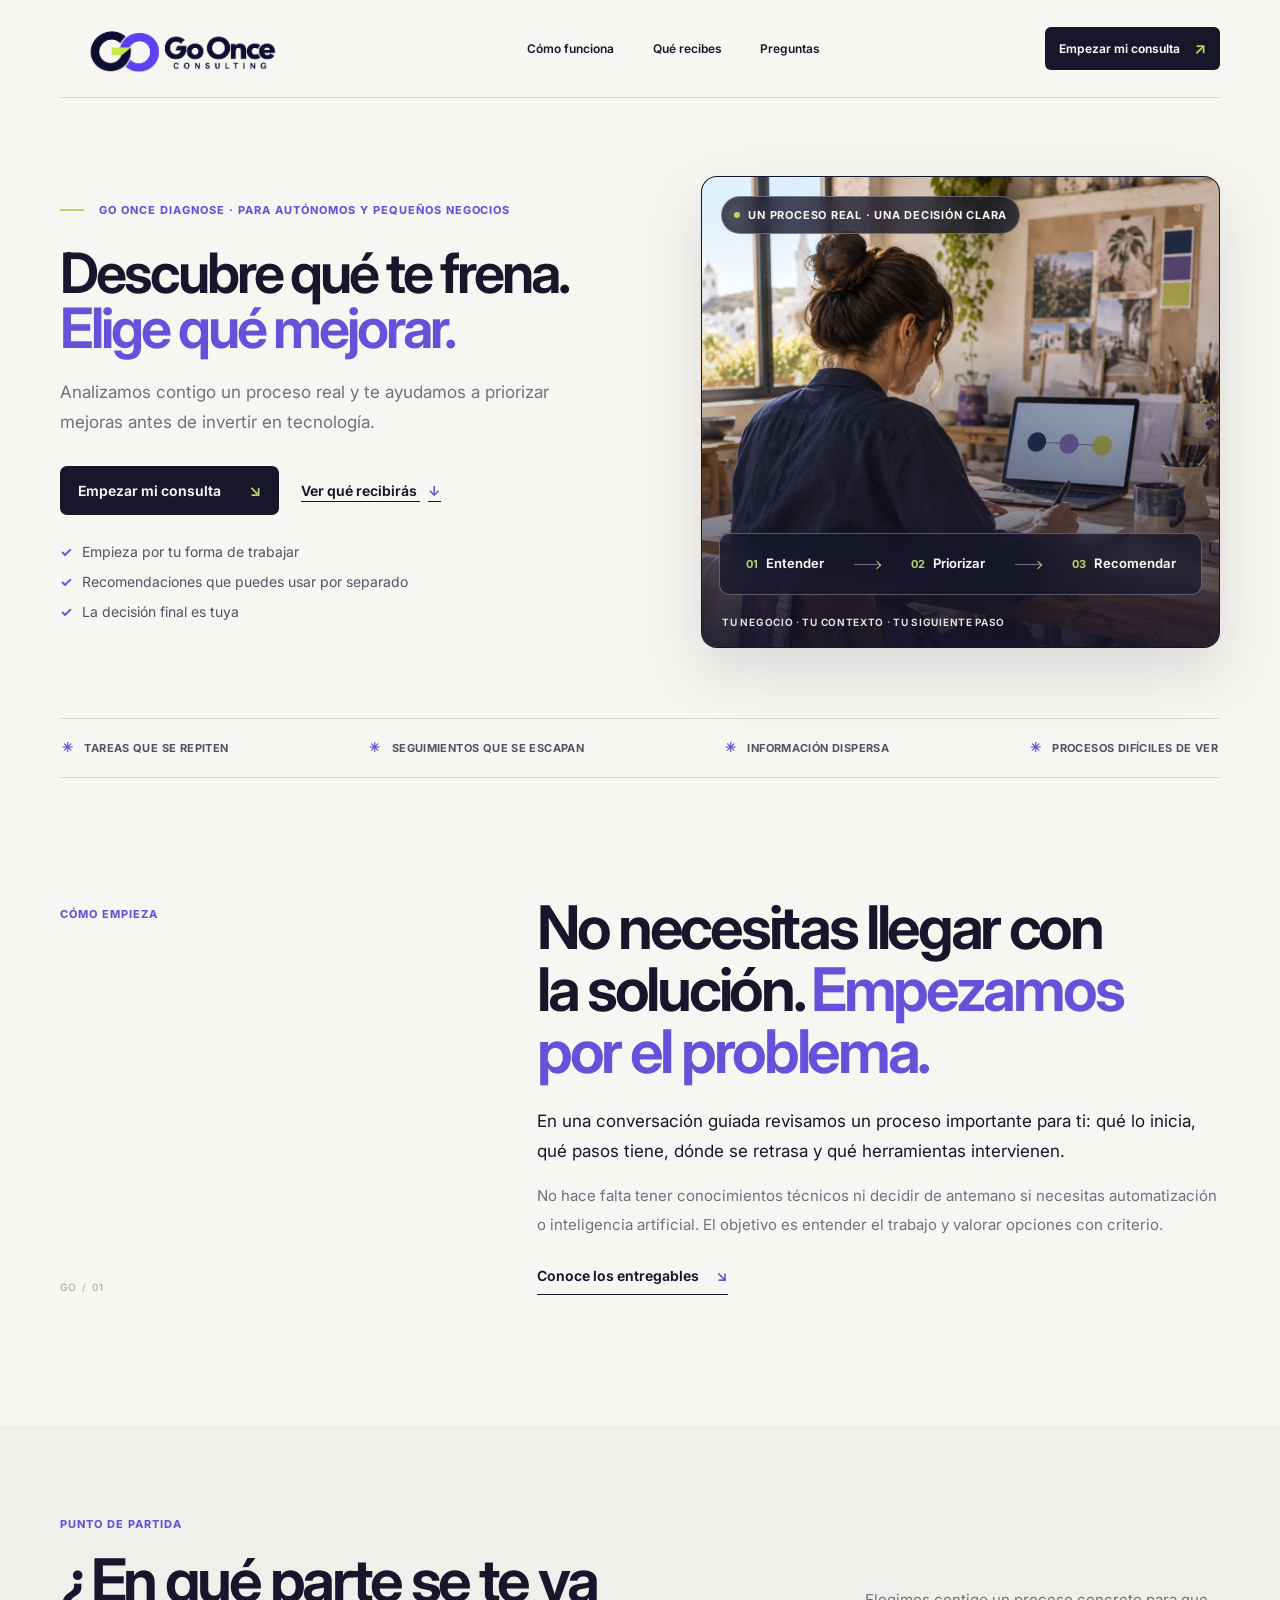
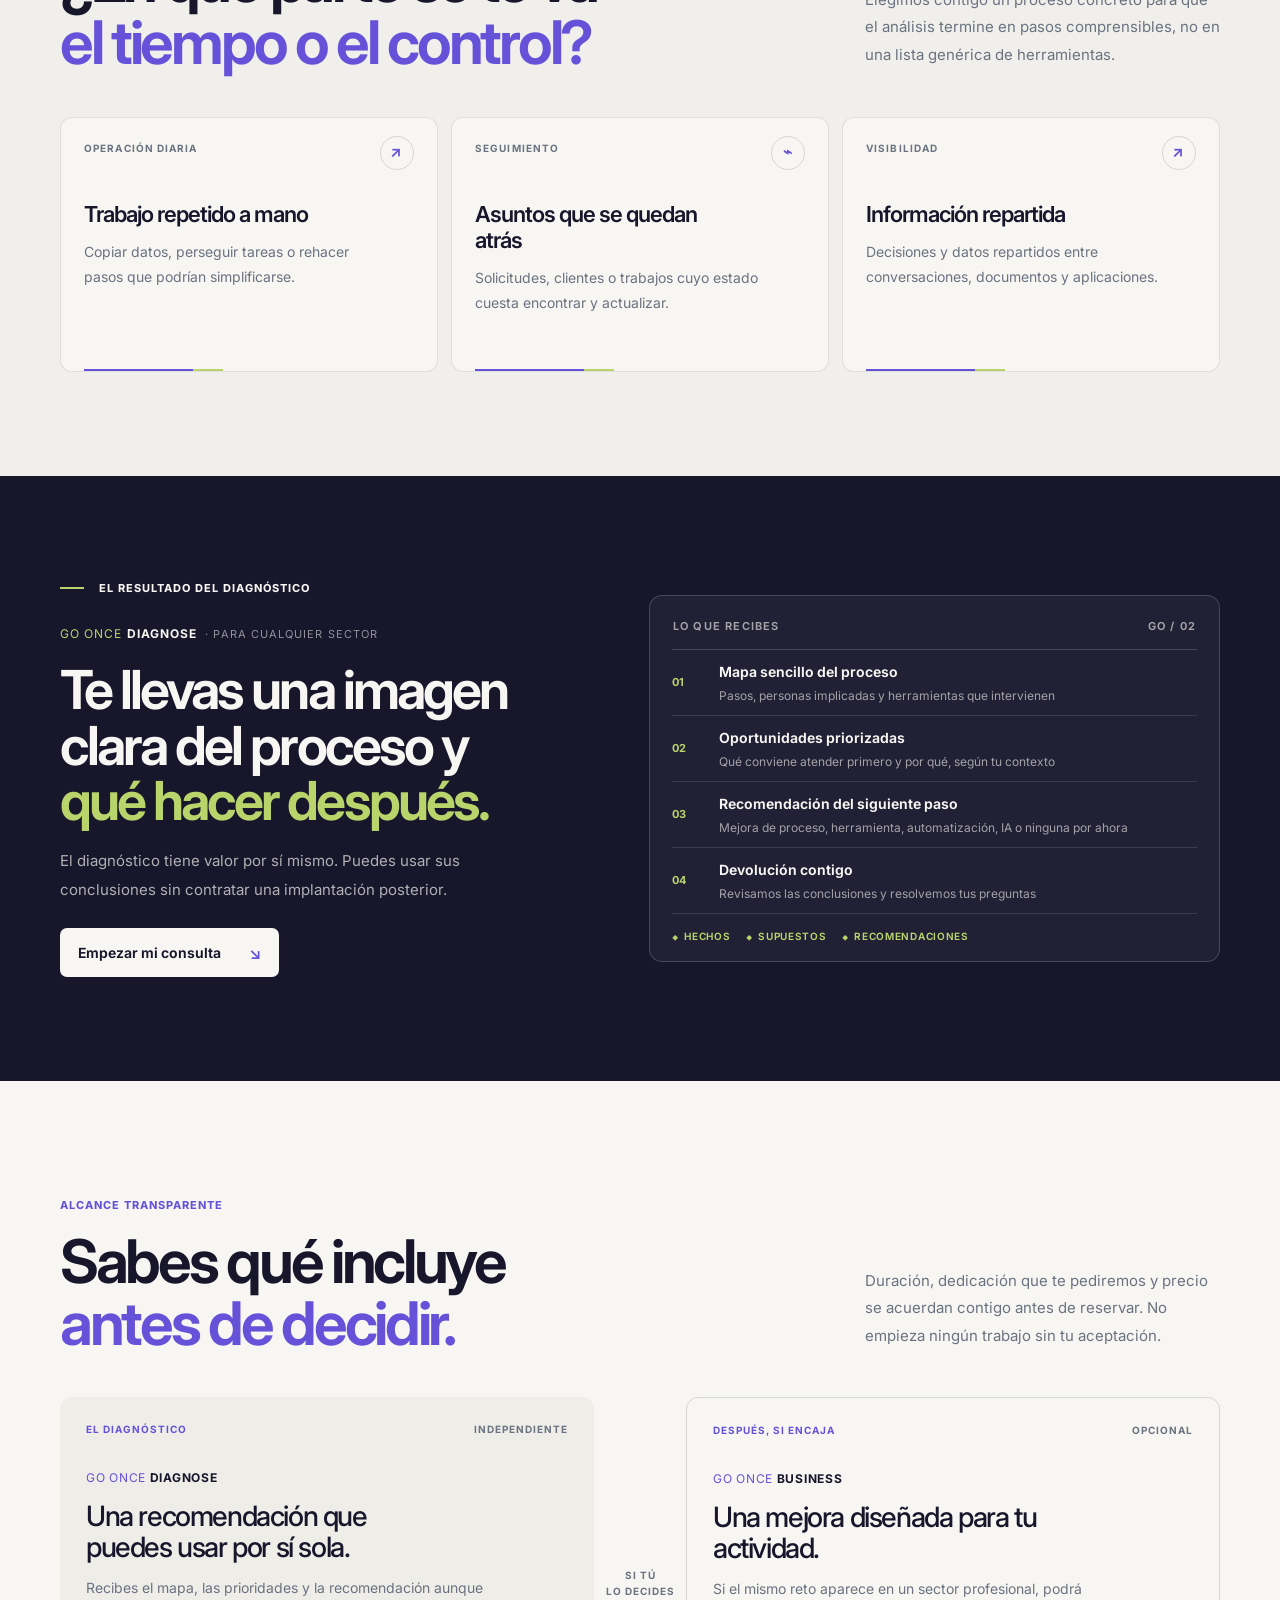
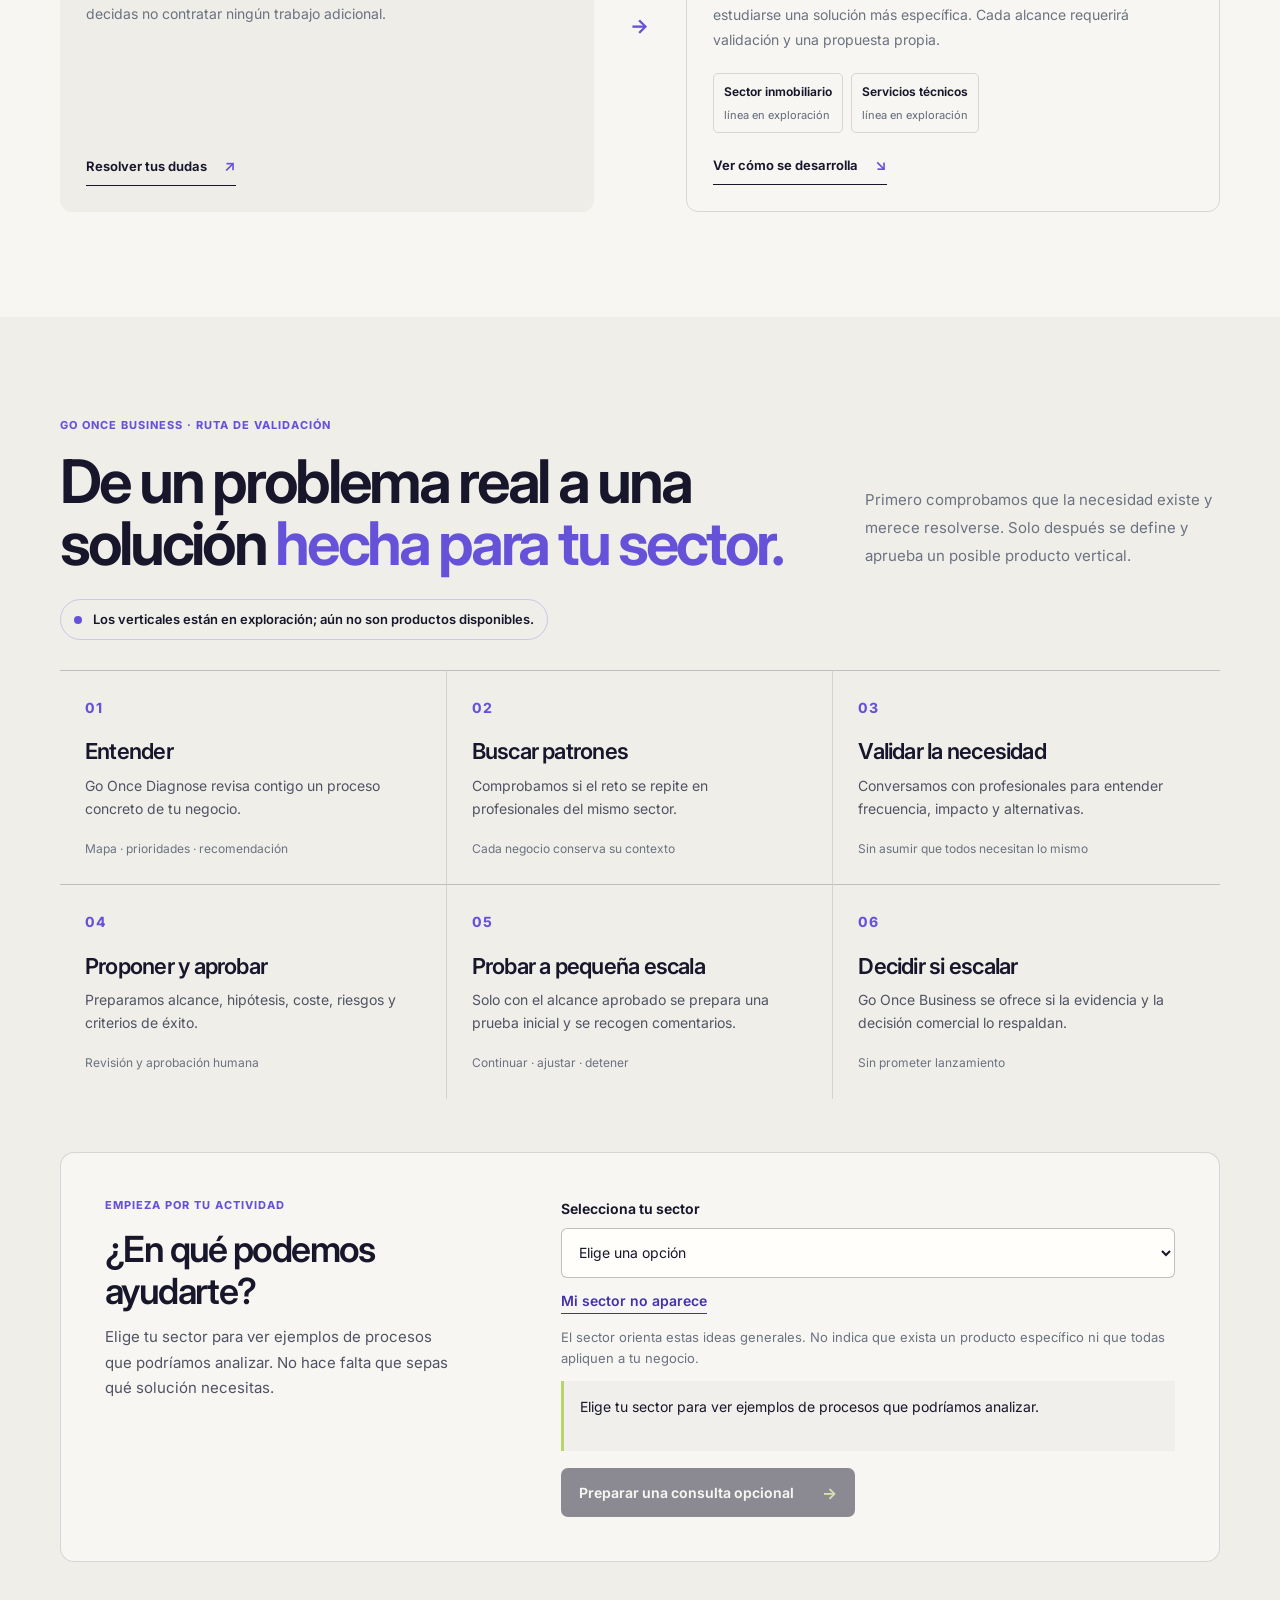
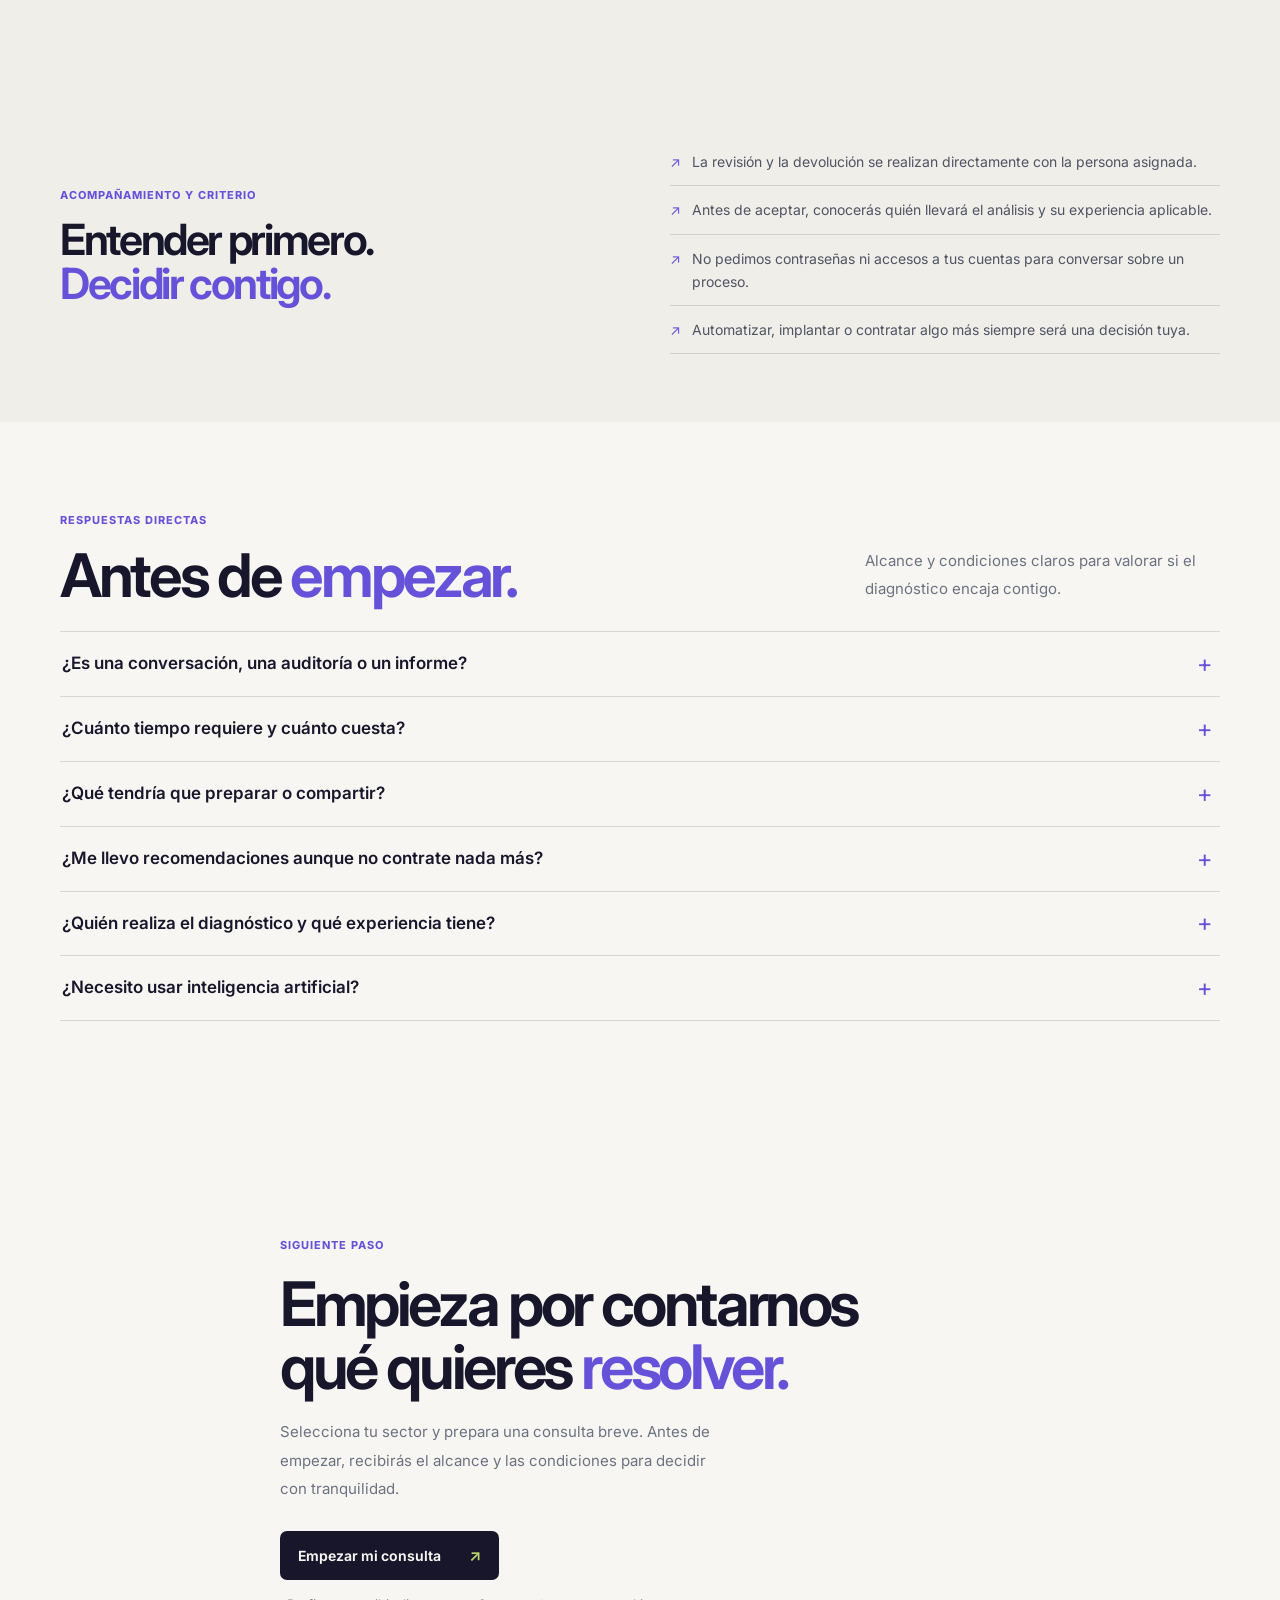
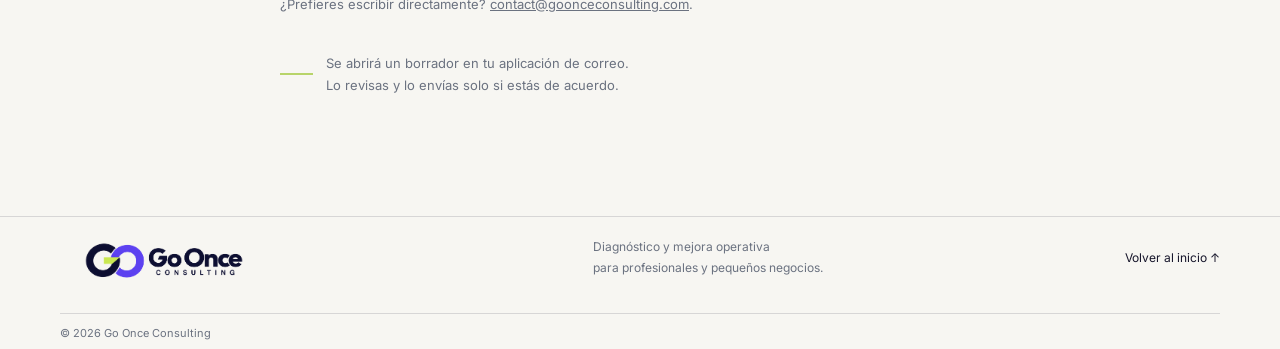
==== commit 9c1cd226: "feat: show sector solution ideas before contact" ====
--- a/prototypes/landing/index.html
+++ b/prototypes/landing/index.html
@@ -136,11 +136,18 @@
             </label>
             <button class="other-sector-toggle" id="other-sector-toggle" type="button" aria-expanded="false" aria-controls="other-sector-wrap">Mi sector no aparece</button>
             <label class="other-sector-label" id="other-sector-wrap" for="other-sector" hidden>Escribe tu sector<input id="other-sector" type="text" maxlength="80" autocomplete="organization-title" placeholder="Por ejemplo, montaje de aire acondicionado"></label>
-            <p class="sector-note" id="sector-note">Usaremos el sector solo para orientar la consulta. No implica que exista un producto específico.</p>
+            <p class="sector-note" id="sector-note">El sector orienta estas ideas generales. No indica que exista un producto específico ni que todas apliquen a tu negocio.</p>
             <div class="sector-preview" id="sector-preview" aria-live="polite" aria-atomic="true">Elige tu sector para ver ejemplos de procesos que podríamos analizar.</div>
-            <button class="button button-dark sector-continue" id="sector-continue" type="button" disabled>Continuar <span aria-hidden="true">→</span></button>
+            <section class="sector-summary" id="sector-summary" aria-labelledby="sector-summary-title" aria-live="polite" hidden>
+              <p class="eyebrow">IDEAS PARA VALORAR</p>
+              <h4 id="sector-summary-title"></h4>
+              <p class="sector-summary-intro" id="sector-summary-intro"></p>
+              <div class="sector-summary-options" id="sector-summary-options"></div>
+              <p class="sector-summary-limit">Orientación general a partir del sector elegido; no es un diagnóstico ni afirma que exista un problema en tu negocio. Valida cada idea antes de aplicarla.</p>
+            </section>
+            <button class="button button-dark sector-continue" id="sector-continue" type="button" aria-controls="business-request-form" aria-expanded="false" disabled>Preparar una consulta opcional <span aria-hidden="true">→</span></button>
             <form class="business-request-form" id="business-request-form" hidden>
-              <div class="request-step-heading"><span>SIGUIENTE PASO</span><h4>Cuéntanos qué te gustaría mejorar</h4><p>Con una breve descripción basta. No incluyas datos de clientes ni información sensible.</p></div>
+              <div class="request-step-heading"><span>SI QUIERES, LO REVISAMOS CONTIGO</span><h4>Cuéntanos qué te gustaría mejorar</h4><p>La consulta es opcional. Con una breve descripción basta. No incluyas datos de clientes ni información sensible.</p></div>
               <label for="contact-email">Tu correo electrónico<input id="contact-email" name="email" type="email" autocomplete="email" placeholder="nombre@empresa.es" required></label>
               <label for="process-challenge">¿Qué proceso o dificultad quieres revisar?<textarea id="process-challenge" name="challenge" rows="3" maxlength="700" placeholder="Por ejemplo, coordinar avisos, visitas y presupuestos…" required></textarea></label>
               <button class="button button-dark" type="submit">Preparar mi consulta <span aria-hidden="true">↗</span></button>
--- a/prototypes/landing/styles.css
+++ b/prototypes/landing/styles.css
@@ -292,3 +292,20 @@
 .email-cta { margin-top: 12px; }
 .hero h1 { font-size: clamp(43px, 4.35vw, 64px); }
 .contact-copy > p.email-address { font-size: 14px; }
+
+/* Sector result: alternatives sit side by side as choices, not as a promised sequence. */
+.sector-summary { margin: 24px 0 23px; padding-top: 21px; border-top: 1px solid var(--line); }
+.sector-summary > .eyebrow { margin-bottom: 9px; color: var(--violet); }
+.sector-summary h4 { margin: 0 0 9px; font: 600 clamp(20px, 2.2vw, 25px)/1.2 var(--heading); letter-spacing: -.035em; }
+.sector-summary-intro { max-width: 620px; margin: 0 0 18px; color: #505363; font-size: 14px; line-height: 1.65; }
+.sector-summary-options { display: grid; gap: 9px; }
+.sector-solution-option { padding: 14px 16px; display: grid; grid-template-columns: minmax(112px, .32fr) 1fr; gap: 10px 17px; border-left: 3px solid var(--lime); background: #fff; }
+.sector-solution-option[data-kind="Automatización"] { border-left-color: var(--violet); }
+.sector-solution-option[data-kind="IA opcional"] { border-left-color: var(--navy); }
+.sector-solution-kind { align-self: start; color: #505363; font-size: 12px; font-weight: 700; }
+.sector-solution-option h5 { margin: 0 0 4px; font-size: 14px; line-height: 1.4; }
+.sector-solution-option p { margin: 0; color: #505363; font-size: 13px; line-height: 1.55; }
+.sector-summary-limit { margin: 13px 0 0; color: #626575; font-size: 12px; line-height: 1.55; }
+@media (max-width: 640px) {
+  .sector-solution-option { grid-template-columns: 1fr; gap: 5px; }
+}
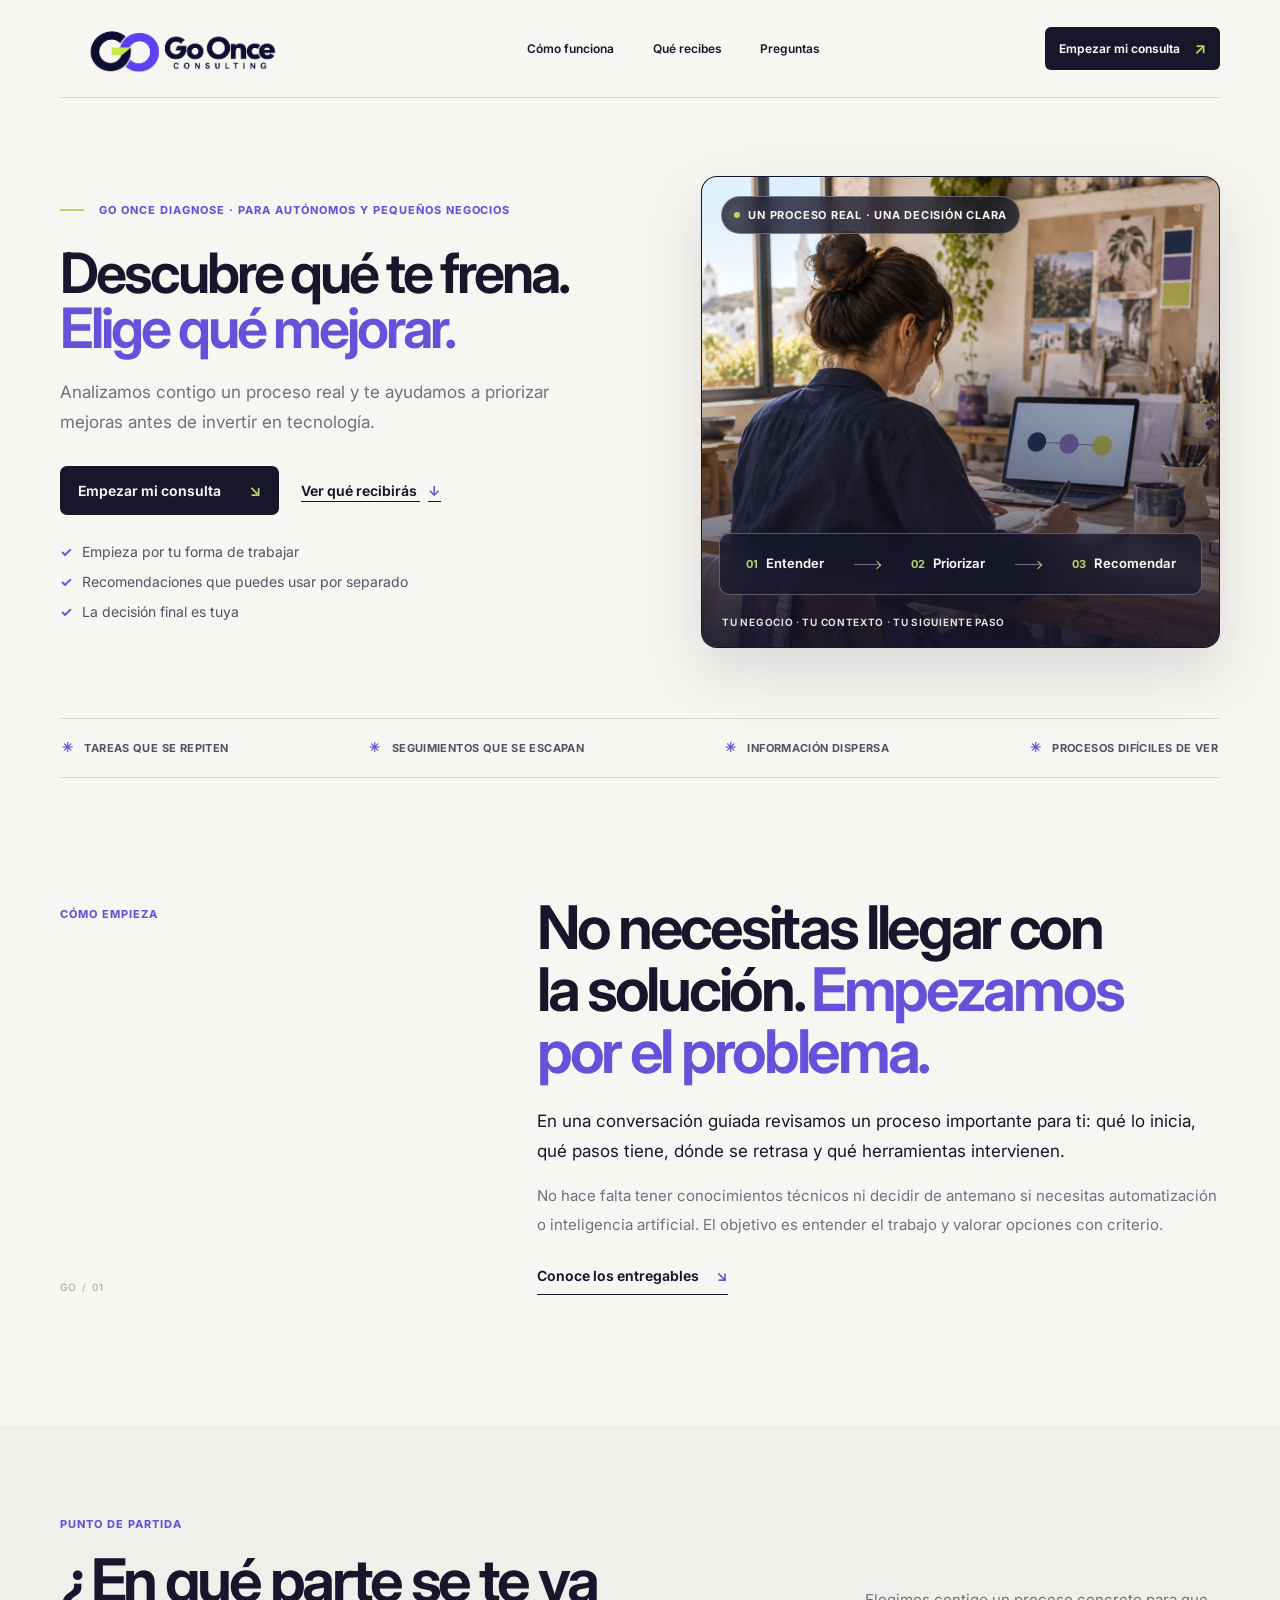
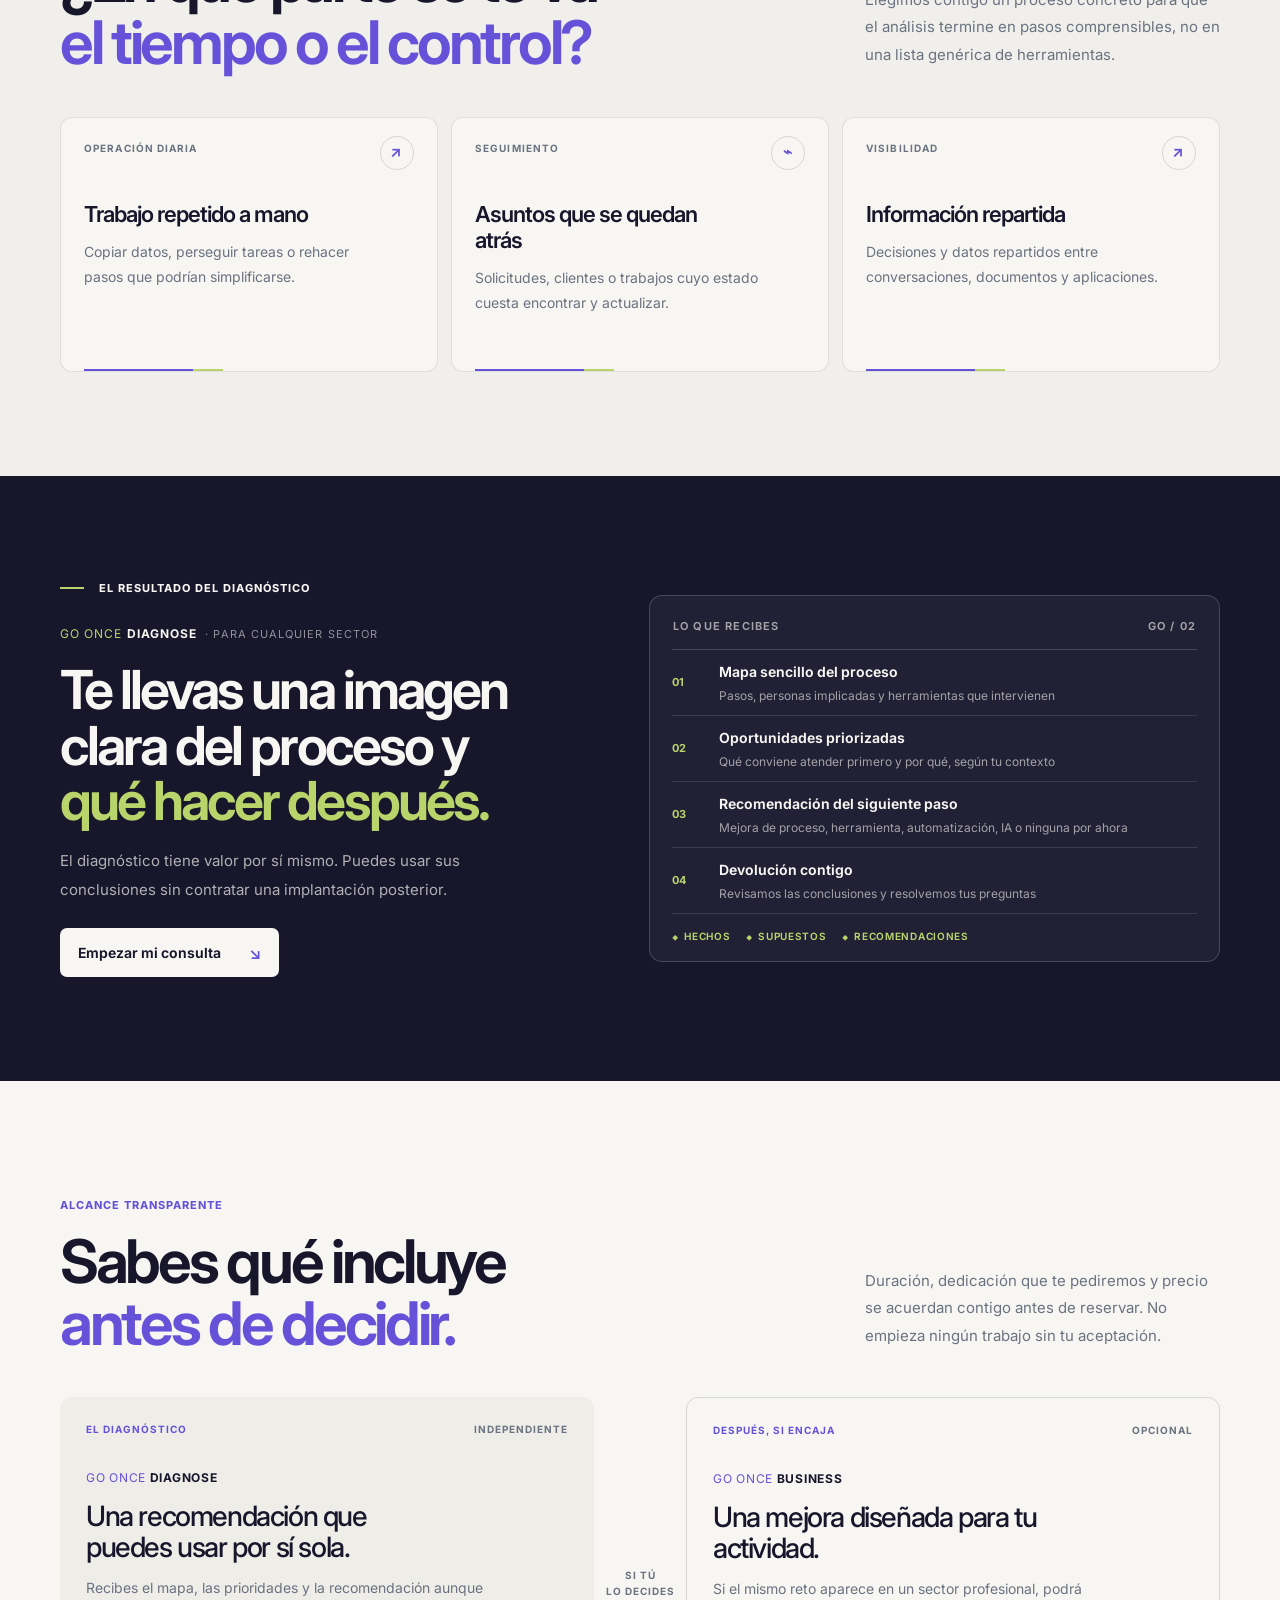
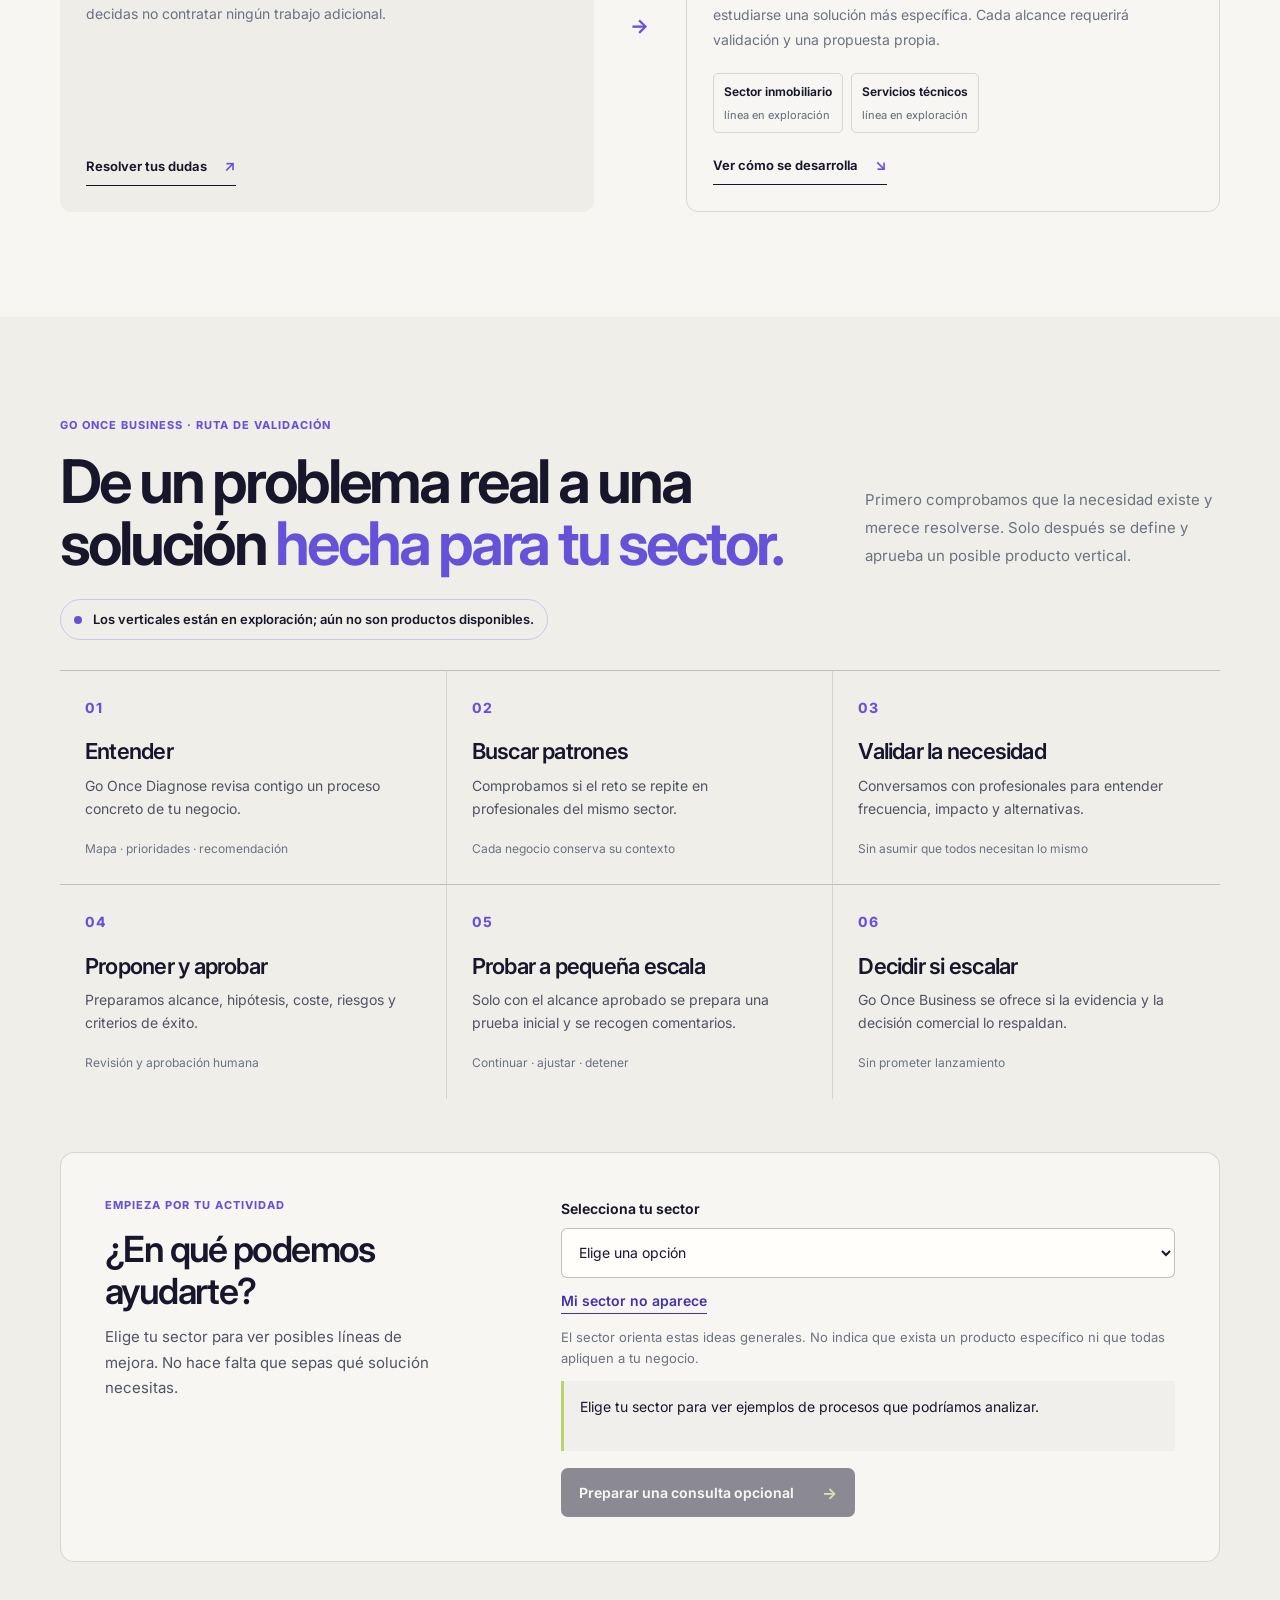
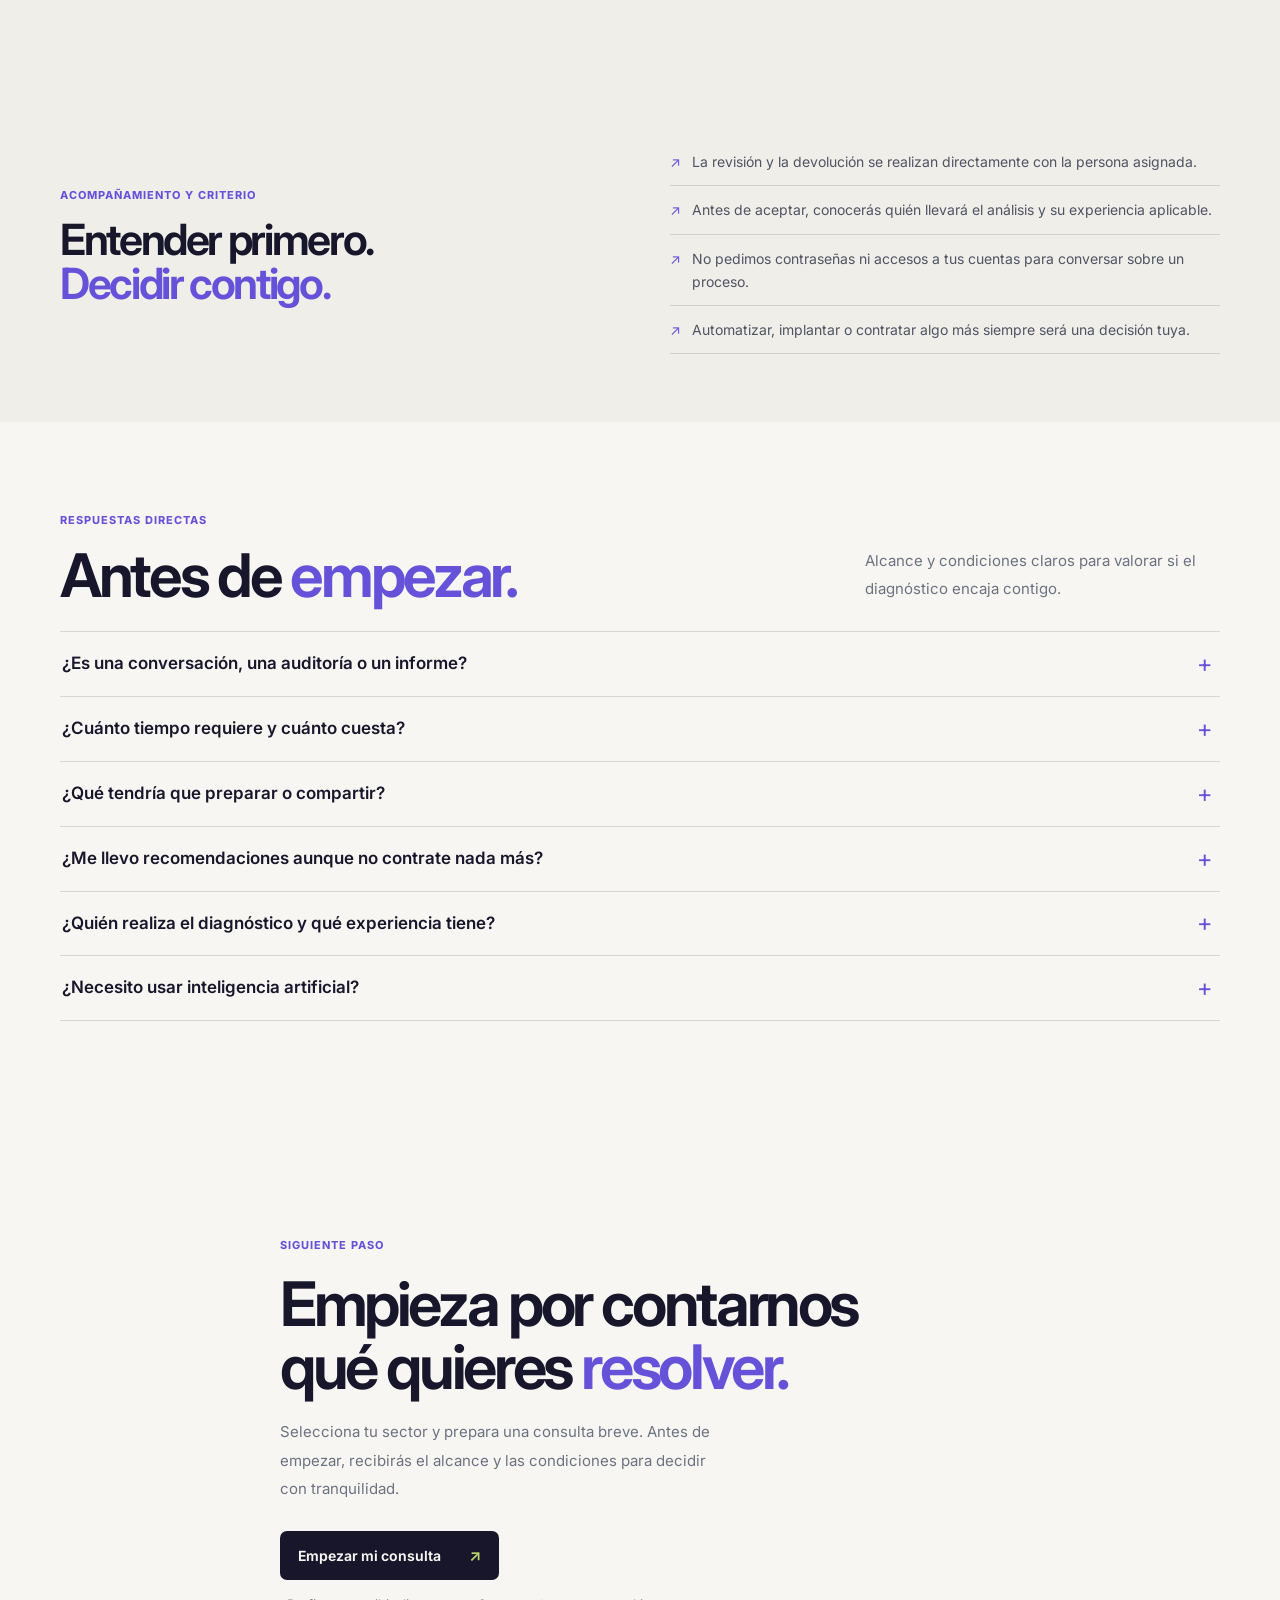
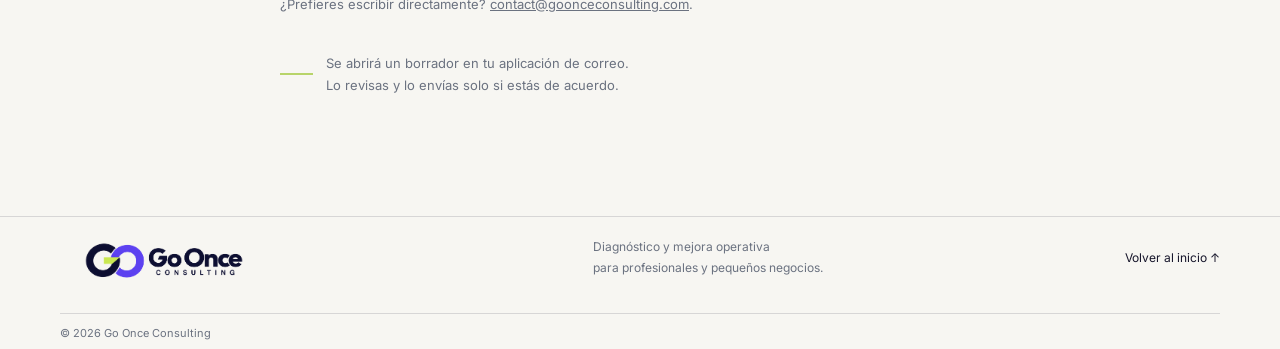
==== commit 7427efc7: "docs: complete sector summary agent blueprint and contracts" ====
--- a/prototypes/landing/index.html
+++ b/prototypes/landing/index.html
@@ -115,7 +115,7 @@
           <li><span class="stage-number">06</span><h3>Decidir si escalar</h3><p>Go Once Business se ofrece si la evidencia y la decisión comercial lo respaldan.</p><small>Sin prometer lanzamiento</small></li>
         </ol>
         <div class="sector-explorer" id="sector-explorer" tabindex="-1">
-          <div class="sector-explorer-copy"><p class="eyebrow">EMPIEZA POR TU ACTIVIDAD</p><h3>¿En qué podemos ayudarte?</h3><p>Elige tu sector para ver ejemplos de procesos que podríamos analizar. No hace falta que sepas qué solución necesitas.</p></div>
+          <div class="sector-explorer-copy"><p class="eyebrow">EMPIEZA POR TU ACTIVIDAD</p><h3>¿En qué podemos ayudarte?</h3><p>Elige tu sector para ver posibles líneas de mejora. No hace falta que sepas qué solución necesitas.</p></div>
           <div class="sector-explorer-controls">
             <label class="sector-select-label" for="business-sector">Selecciona tu sector
               <select id="business-sector" name="business-sector">
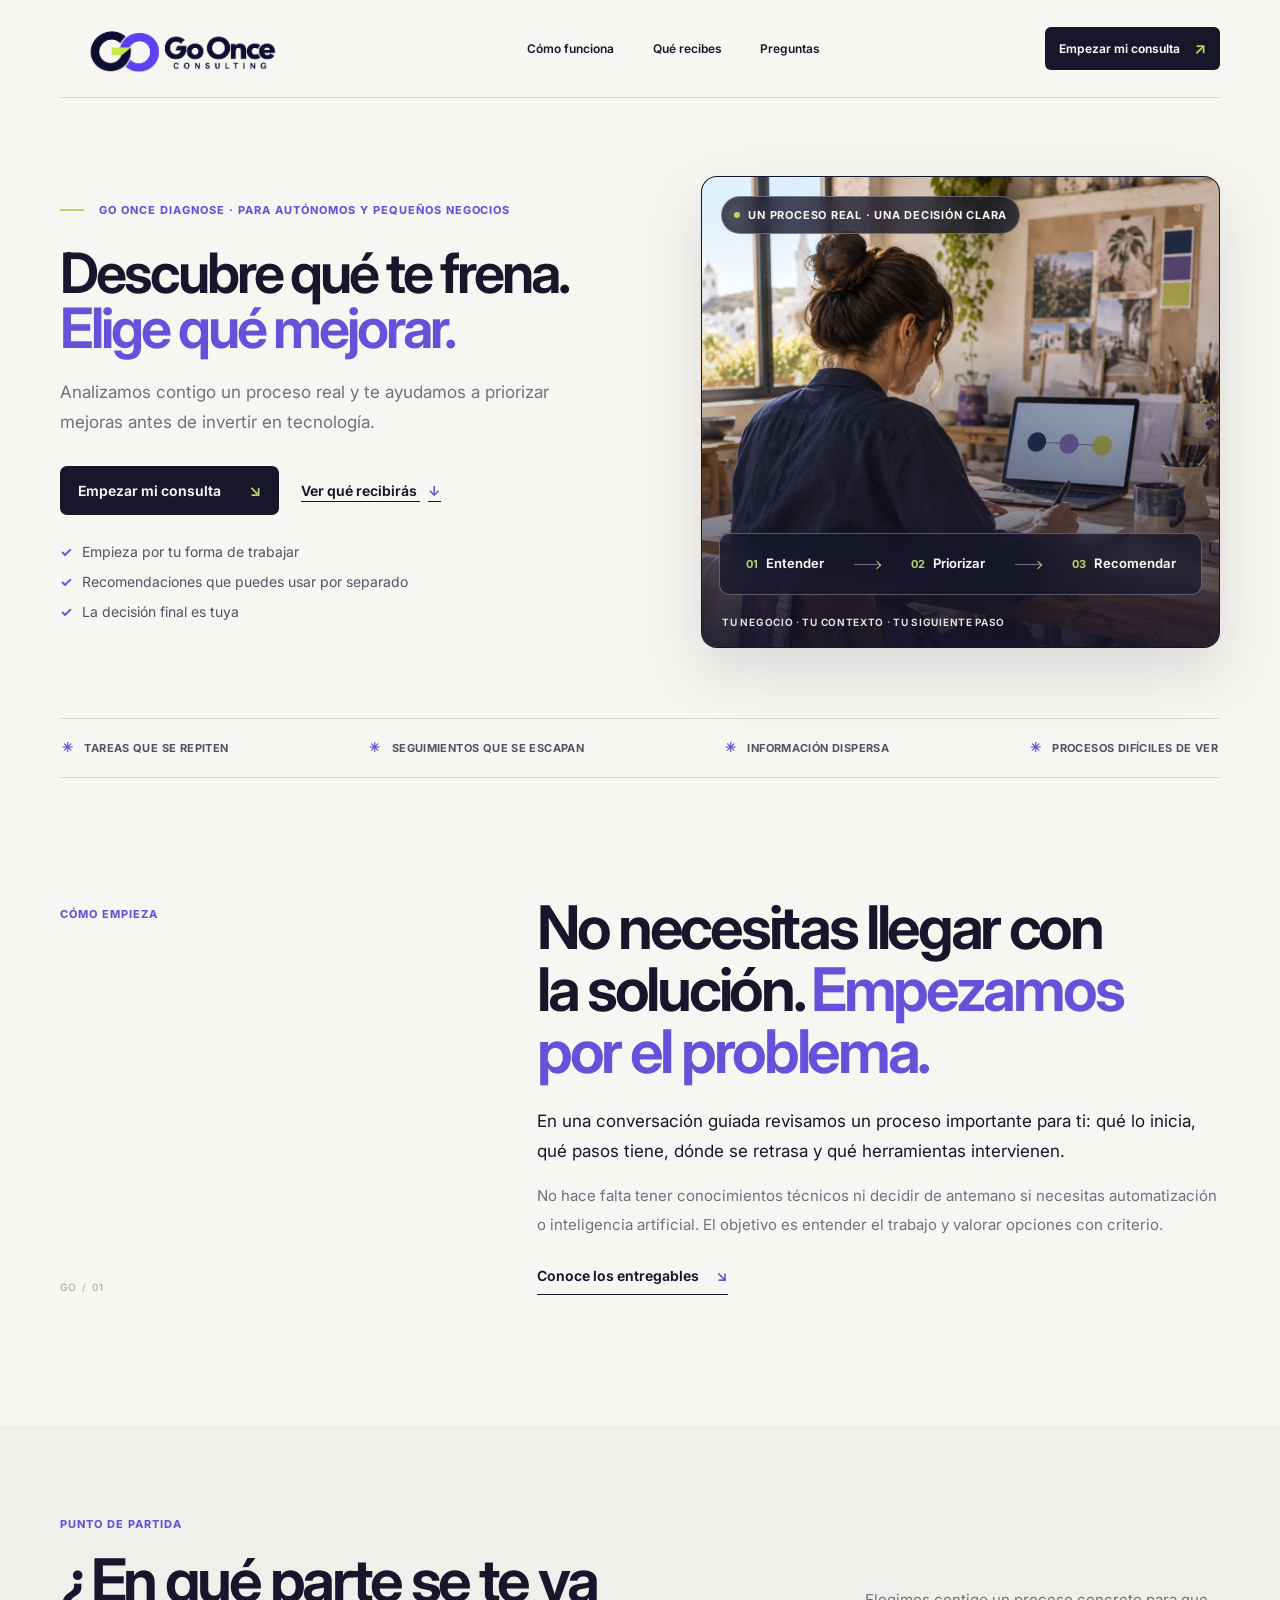
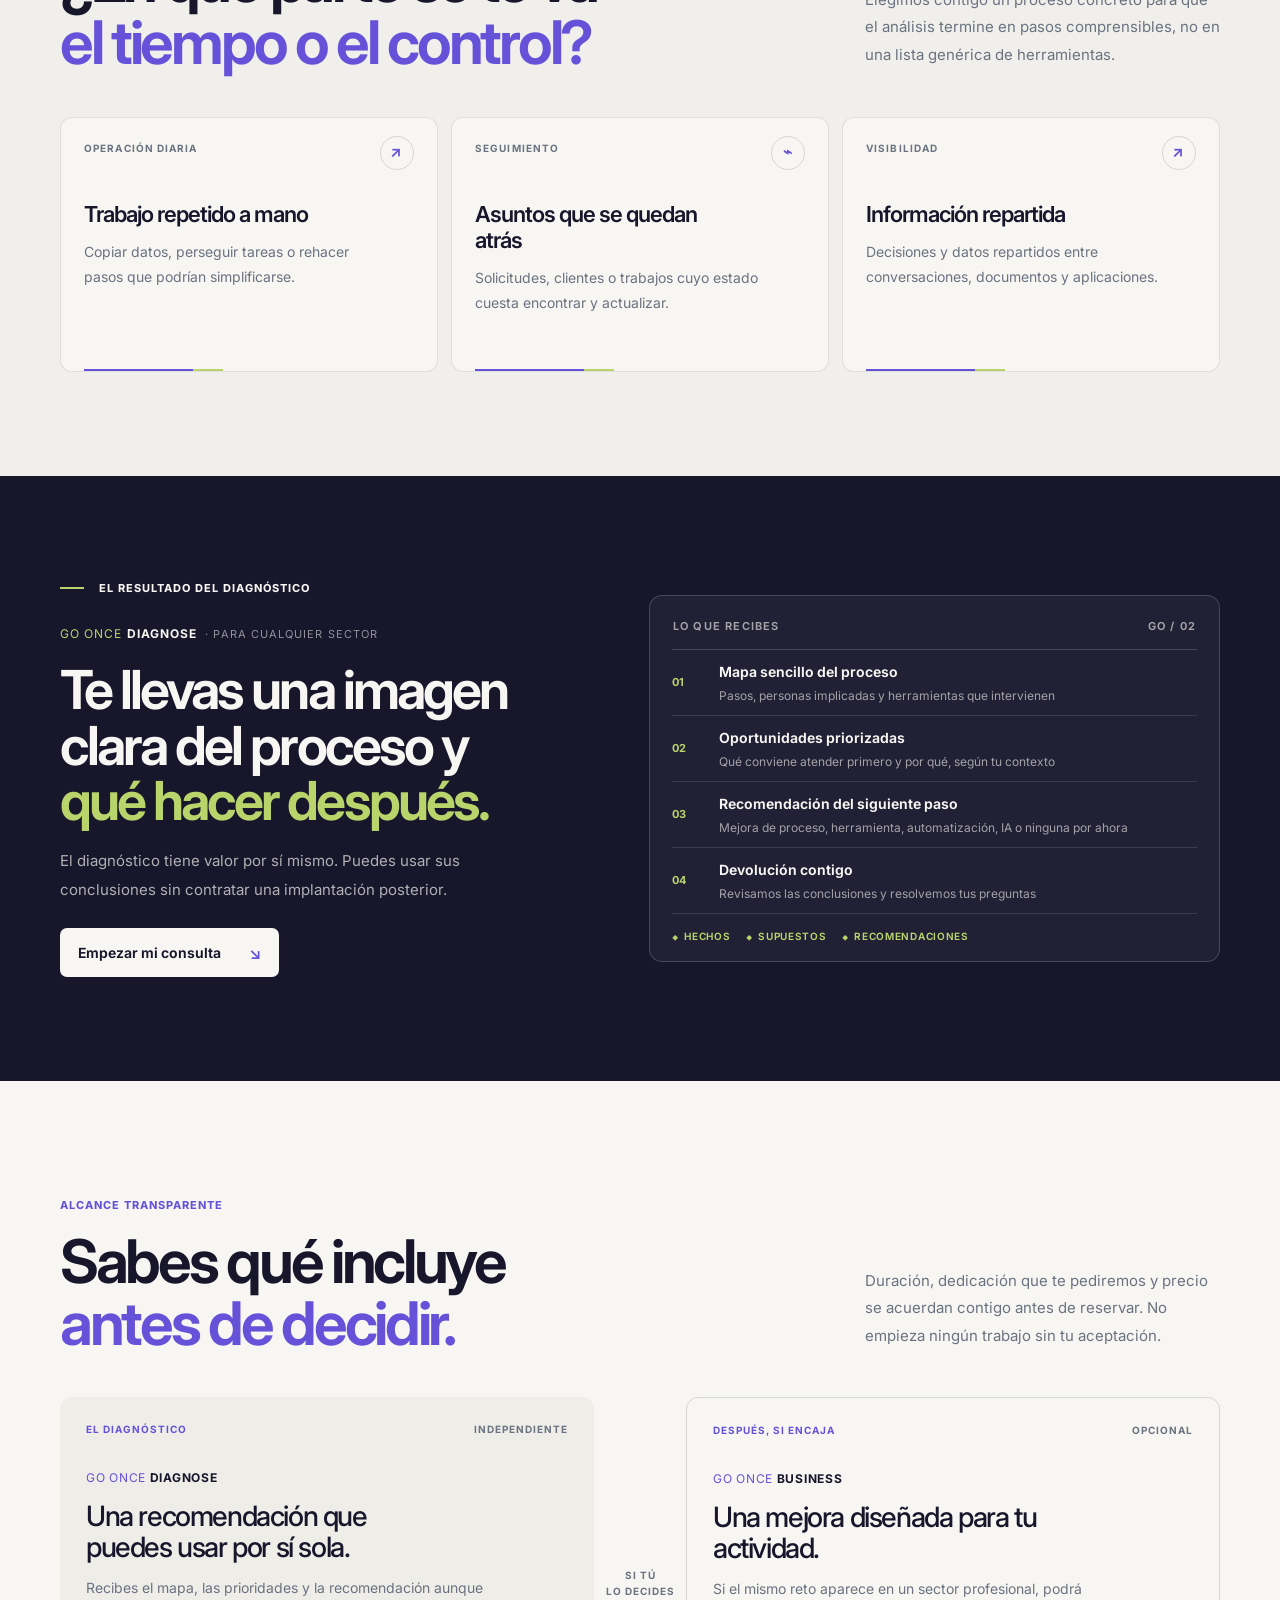
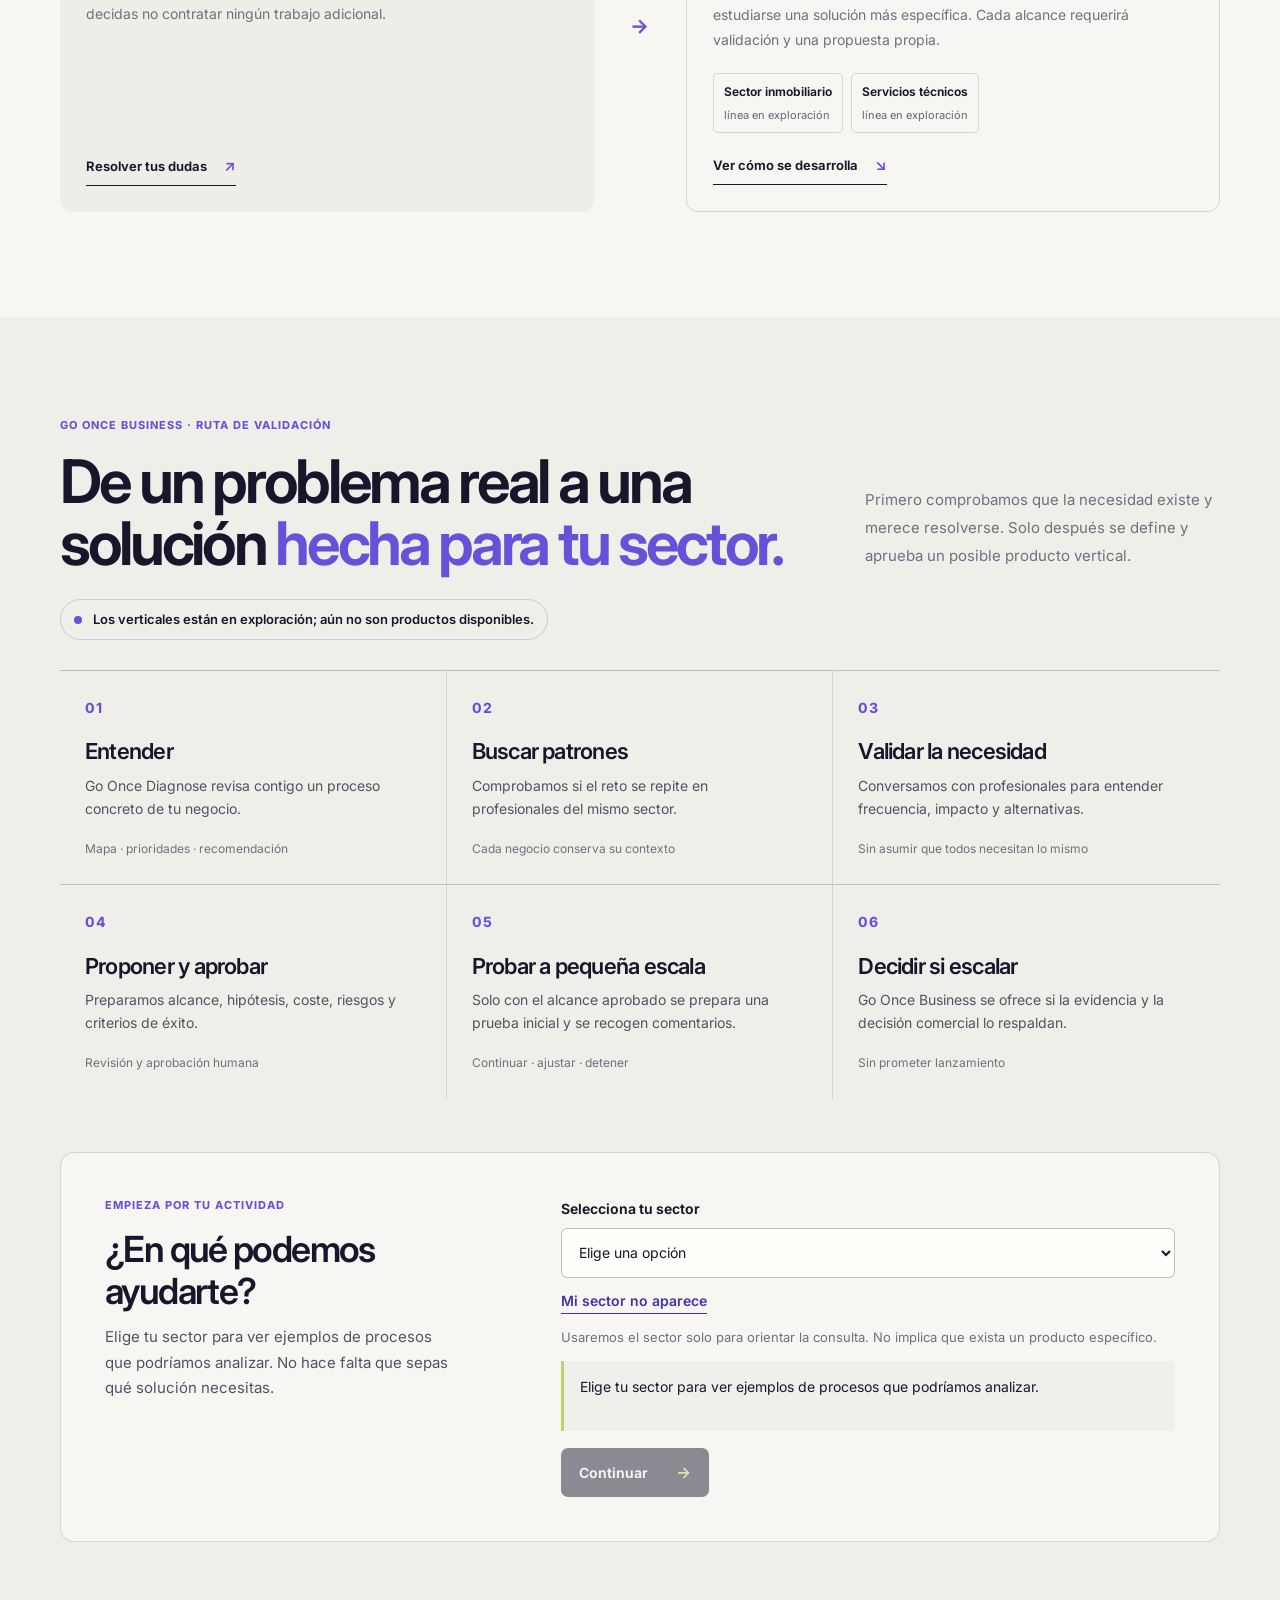
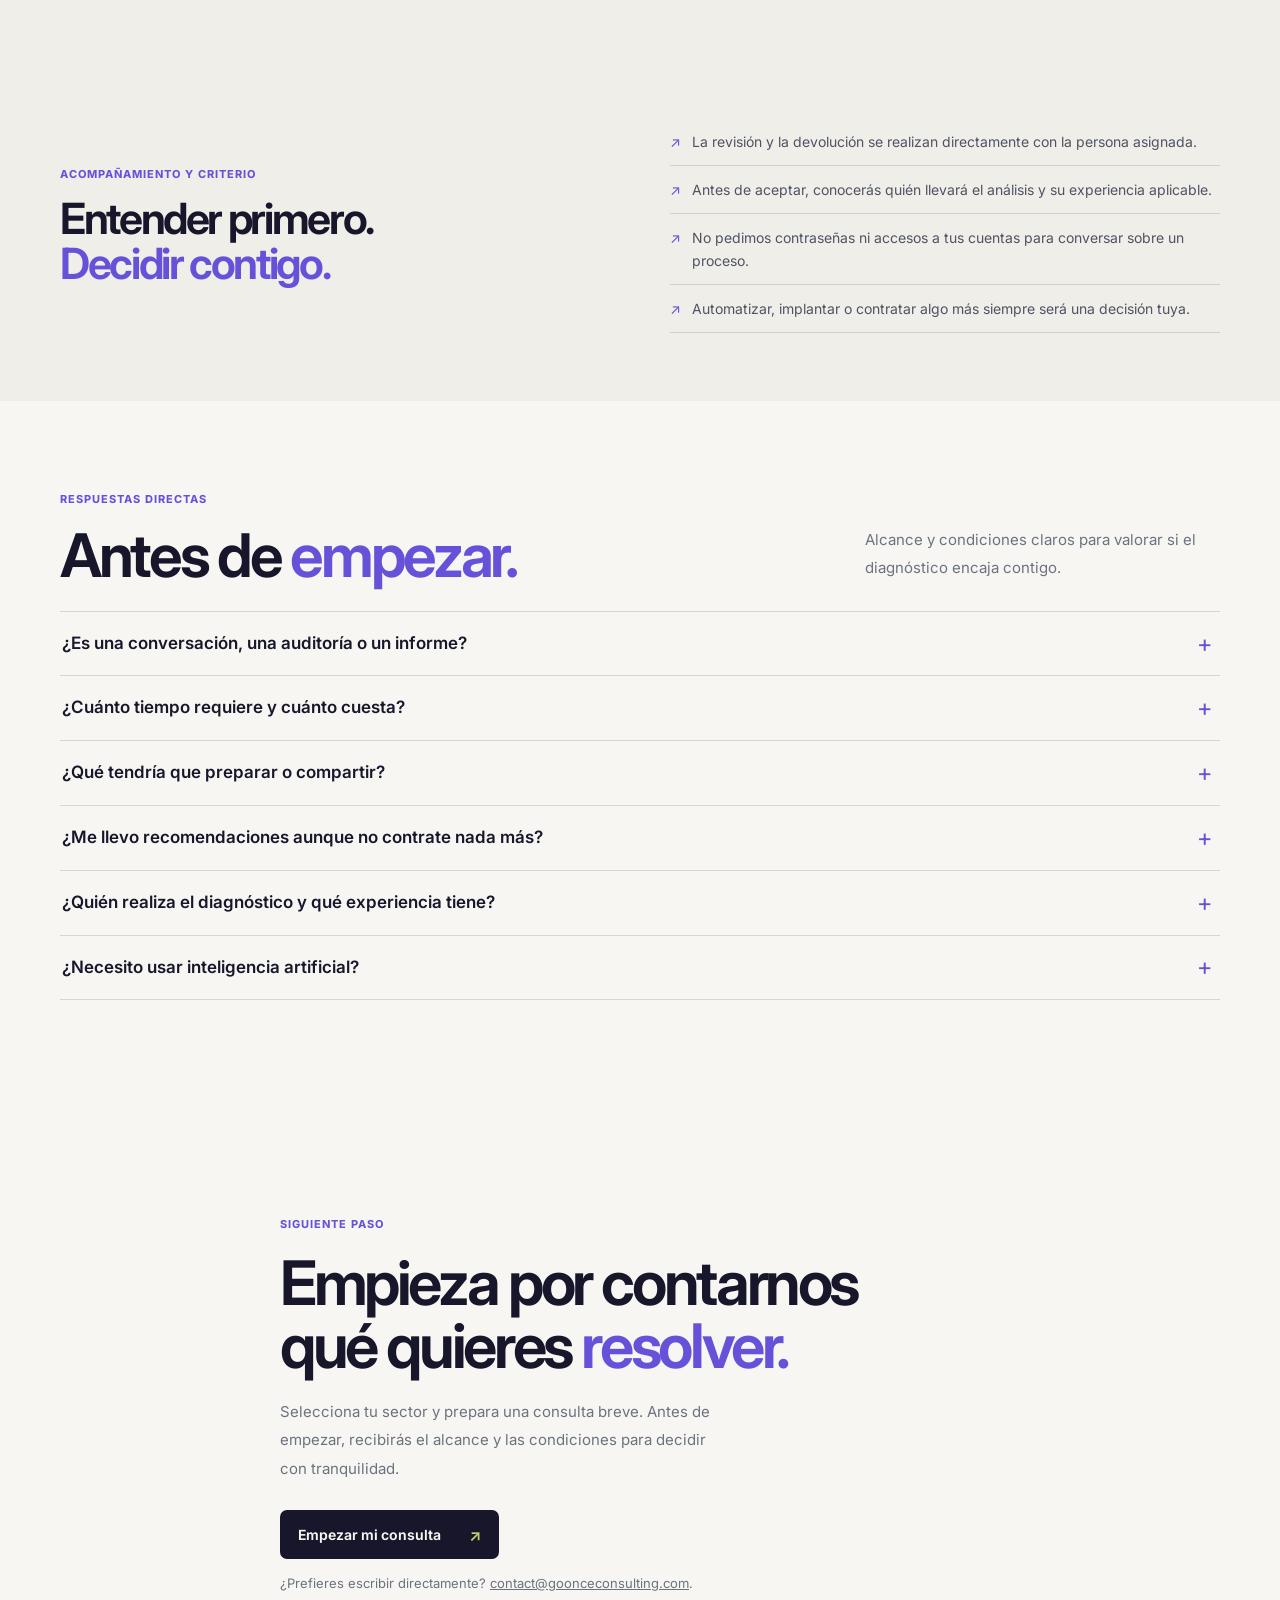
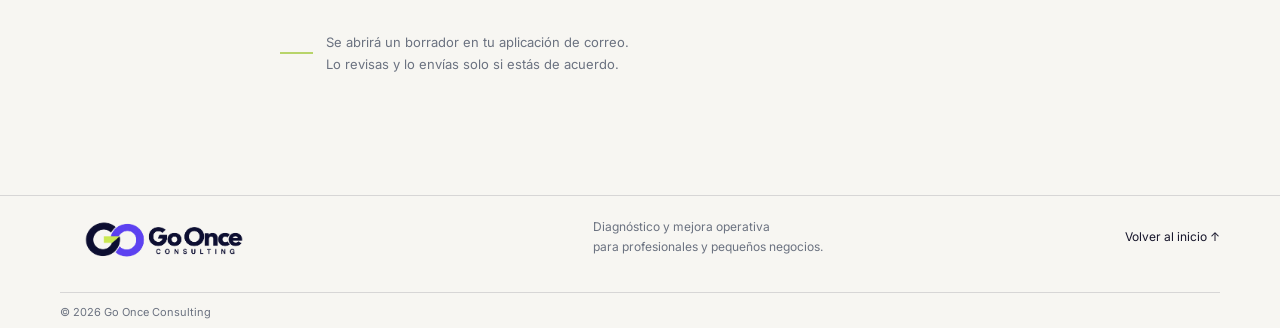
==== commit a7416895: "feat: sync reviewed local landing prototype" ====
--- a/prototypes/landing/index.html
+++ b/prototypes/landing/index.html
@@ -115,7 +115,7 @@
           <li><span class="stage-number">06</span><h3>Decidir si escalar</h3><p>Go Once Business se ofrece si la evidencia y la decisión comercial lo respaldan.</p><small>Sin prometer lanzamiento</small></li>
         </ol>
         <div class="sector-explorer" id="sector-explorer" tabindex="-1">
-          <div class="sector-explorer-copy"><p class="eyebrow">EMPIEZA POR TU ACTIVIDAD</p><h3>¿En qué podemos ayudarte?</h3><p>Elige tu sector para ver posibles líneas de mejora. No hace falta que sepas qué solución necesitas.</p></div>
+          <div class="sector-explorer-copy"><p class="eyebrow">EMPIEZA POR TU ACTIVIDAD</p><h3>¿En qué podemos ayudarte?</h3><p>Elige tu sector para ver ejemplos de procesos que podríamos analizar. No hace falta que sepas qué solución necesitas.</p></div>
           <div class="sector-explorer-controls">
             <label class="sector-select-label" for="business-sector">Selecciona tu sector
               <select id="business-sector" name="business-sector">
@@ -136,18 +136,11 @@
             </label>
             <button class="other-sector-toggle" id="other-sector-toggle" type="button" aria-expanded="false" aria-controls="other-sector-wrap">Mi sector no aparece</button>
             <label class="other-sector-label" id="other-sector-wrap" for="other-sector" hidden>Escribe tu sector<input id="other-sector" type="text" maxlength="80" autocomplete="organization-title" placeholder="Por ejemplo, montaje de aire acondicionado"></label>
-            <p class="sector-note" id="sector-note">El sector orienta estas ideas generales. No indica que exista un producto específico ni que todas apliquen a tu negocio.</p>
+            <p class="sector-note" id="sector-note">Usaremos el sector solo para orientar la consulta. No implica que exista un producto específico.</p>
             <div class="sector-preview" id="sector-preview" aria-live="polite" aria-atomic="true">Elige tu sector para ver ejemplos de procesos que podríamos analizar.</div>
-            <section class="sector-summary" id="sector-summary" aria-labelledby="sector-summary-title" aria-live="polite" hidden>
-              <p class="eyebrow">IDEAS PARA VALORAR</p>
-              <h4 id="sector-summary-title"></h4>
-              <p class="sector-summary-intro" id="sector-summary-intro"></p>
-              <div class="sector-summary-options" id="sector-summary-options"></div>
-              <p class="sector-summary-limit">Orientación general a partir del sector elegido; no es un diagnóstico ni afirma que exista un problema en tu negocio. Valida cada idea antes de aplicarla.</p>
-            </section>
-            <button class="button button-dark sector-continue" id="sector-continue" type="button" aria-controls="business-request-form" aria-expanded="false" disabled>Preparar una consulta opcional <span aria-hidden="true">→</span></button>
+            <button class="button button-dark sector-continue" id="sector-continue" type="button" disabled>Continuar <span aria-hidden="true">→</span></button>
             <form class="business-request-form" id="business-request-form" hidden>
-              <div class="request-step-heading"><span>SI QUIERES, LO REVISAMOS CONTIGO</span><h4>Cuéntanos qué te gustaría mejorar</h4><p>La consulta es opcional. Con una breve descripción basta. No incluyas datos de clientes ni información sensible.</p></div>
+              <div class="request-step-heading"><span>SIGUIENTE PASO</span><h4>Cuéntanos qué te gustaría mejorar</h4><p>Con una breve descripción basta. No incluyas datos de clientes ni información sensible.</p></div>
               <label for="contact-email">Tu correo electrónico<input id="contact-email" name="email" type="email" autocomplete="email" placeholder="nombre@empresa.es" required></label>
               <label for="process-challenge">¿Qué proceso o dificultad quieres revisar?<textarea id="process-challenge" name="challenge" rows="3" maxlength="700" placeholder="Por ejemplo, coordinar avisos, visitas y presupuestos…" required></textarea></label>
               <button class="button button-dark" type="submit">Preparar mi consulta <span aria-hidden="true">↗</span></button>
--- a/prototypes/landing/styles.css
+++ b/prototypes/landing/styles.css
@@ -292,20 +292,3 @@
 .email-cta { margin-top: 12px; }
 .hero h1 { font-size: clamp(43px, 4.35vw, 64px); }
 .contact-copy > p.email-address { font-size: 14px; }
-
-/* Sector result: alternatives sit side by side as choices, not as a promised sequence. */
-.sector-summary { margin: 24px 0 23px; padding-top: 21px; border-top: 1px solid var(--line); }
-.sector-summary > .eyebrow { margin-bottom: 9px; color: var(--violet); }
-.sector-summary h4 { margin: 0 0 9px; font: 600 clamp(20px, 2.2vw, 25px)/1.2 var(--heading); letter-spacing: -.035em; }
-.sector-summary-intro { max-width: 620px; margin: 0 0 18px; color: #505363; font-size: 14px; line-height: 1.65; }
-.sector-summary-options { display: grid; gap: 9px; }
-.sector-solution-option { padding: 14px 16px; display: grid; grid-template-columns: minmax(112px, .32fr) 1fr; gap: 10px 17px; border-left: 3px solid var(--lime); background: #fff; }
-.sector-solution-option[data-kind="Automatización"] { border-left-color: var(--violet); }
-.sector-solution-option[data-kind="IA opcional"] { border-left-color: var(--navy); }
-.sector-solution-kind { align-self: start; color: #505363; font-size: 12px; font-weight: 700; }
-.sector-solution-option h5 { margin: 0 0 4px; font-size: 14px; line-height: 1.4; }
-.sector-solution-option p { margin: 0; color: #505363; font-size: 13px; line-height: 1.55; }
-.sector-summary-limit { margin: 13px 0 0; color: #626575; font-size: 12px; line-height: 1.55; }
-@media (max-width: 640px) {
-  .sector-solution-option { grid-template-columns: 1fr; gap: 5px; }
-}
